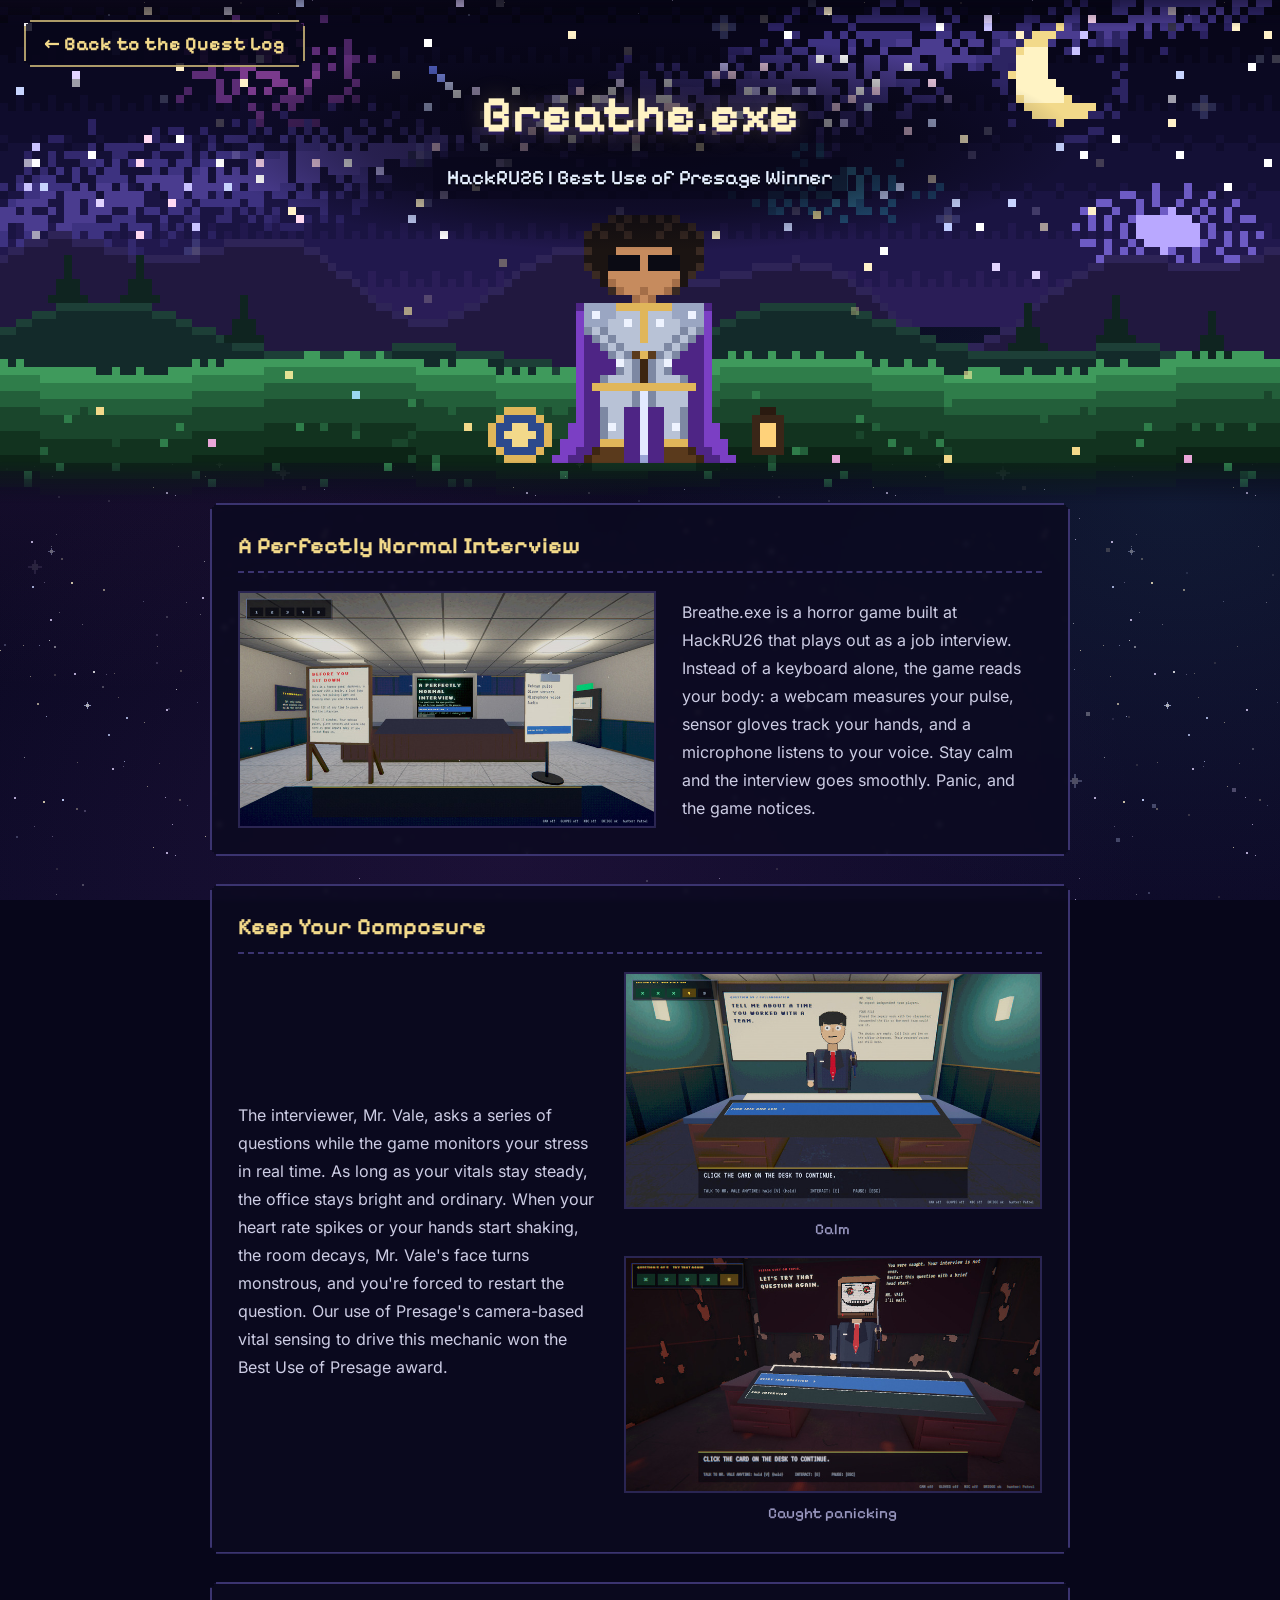
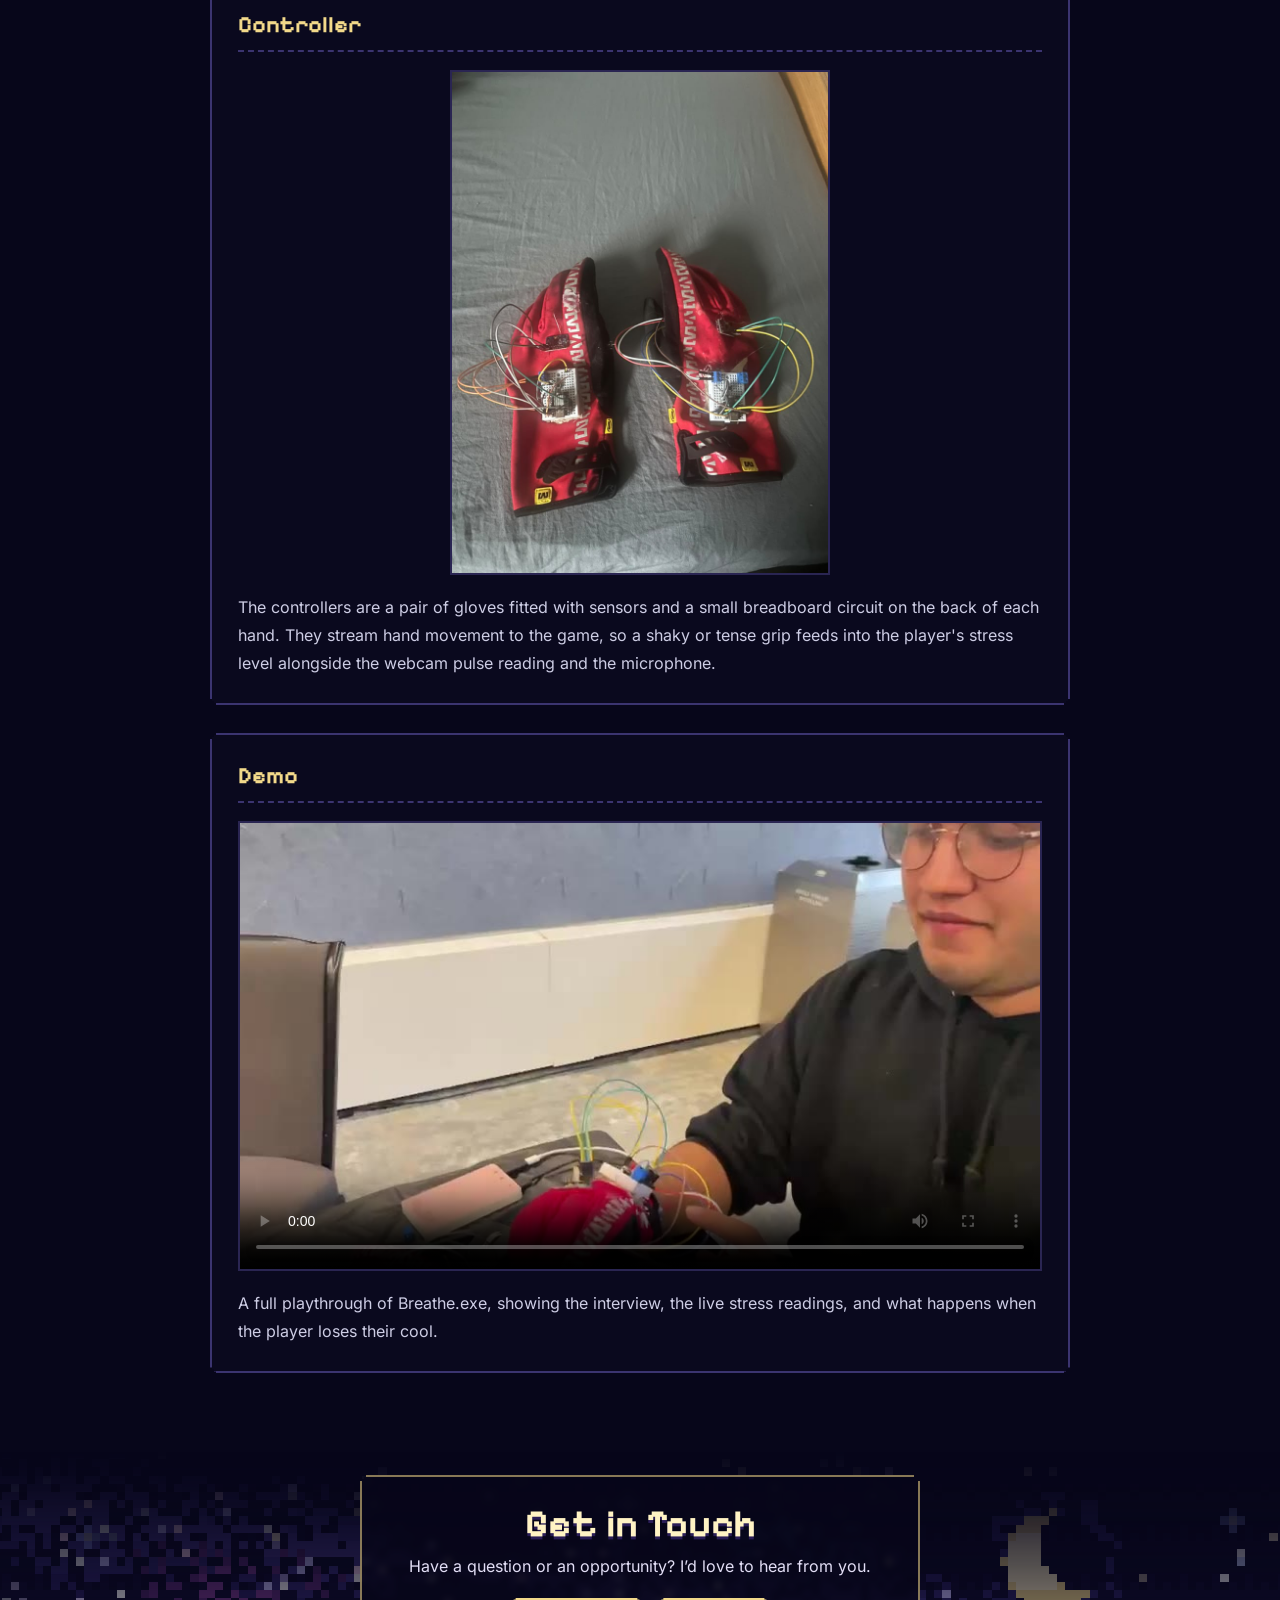
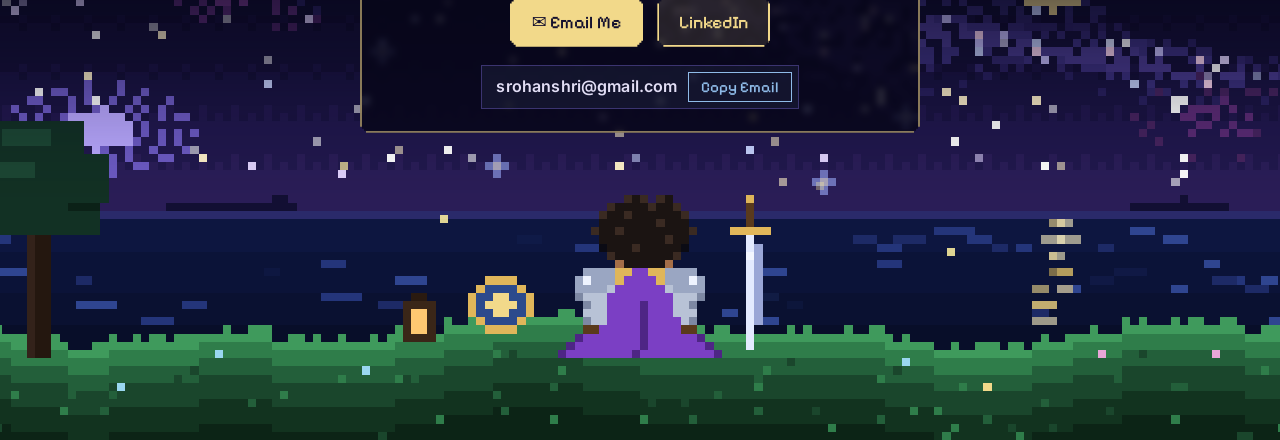
==== breathe.html @ 86fe8d15 "Clairvoyance: board images in the hardware boxes (ESP32, XIAO ESP32-S3, ESP32-C5) ESP32-DevKitC and " ====
<!DOCTYPE html>
<html lang="en">
<head>
  <meta charset="UTF-8">
  <meta name="viewport" content="width=device-width, initial-scale=1.0">
  <title>Breathe.exe | Rohan Shrivastava</title>
  <link rel="stylesheet" href="css/theme.css?v=20261107-1604">
</head>
<body>

  <!-- ===================================================================
       BANNER
       The hero standing guard (assets/project-scene.svg, drawn by
       tools/generate_art.py) with this page's title in the sky above him.
       =================================================================== -->
  <header class="page-hero">
    <img class="page-hero__scene" src="assets/project-scene.svg?v=20261107-1604"
         alt="Pixel art of the armored hero standing in a meadow at night, hands resting on his sword">
    <nav class="page-hero__nav">
      <a class="back-link" href="index.html">← Back to the Quest Log</a>
    </nav>
    <div class="page-hero__title">
      <h1 class="project__title">Breathe.exe</h1>
      <p class="project__subtitle">HackRU26 | Best Use of Presage Winner</p>
    </div>
  </header>


  <main class="project">

    <!-- Title screen: image left, text right -->
    <section class="section panel">
      <h2>A Perfectly Normal Interview</h2>
      <div class="split">
        <a class="split__media split__media--wide zoom" href="media/breathe/title-screen.jpg" target="_blank">
          <img class="framed" src="media/breathe/title-screen.jpg" alt="Breathe.exe title screen">
        </a>
        <p class="split__text">Breathe.exe is a horror game built at HackRU26 that plays out as a job interview. Instead of a keyboard alone, the game reads your body: a webcam measures your pulse, sensor gloves track your hands, and a microphone listens to your voice. Stay calm and the interview goes smoothly. Panic, and the game notices.</p>
      </div>
    </section>

    <!-- Interview states: text left, two images stacked on the right -->
    <section class="section panel">
      <h2>Keep Your Composure</h2>
      <div class="split">
        <p class="split__text">The interviewer, Mr. Vale, asks a series of questions while the game monitors your stress in real time. As long as your vitals stay steady, the office stays bright and ordinary. When your heart rate spikes or your hands start shaking, the room decays, Mr. Vale's face turns monstrous, and you're forced to restart the question. Our use of Presage's camera-based vital sensing to drive this mechanic won the Best Use of Presage award.</p>
        <div class="split__media split__media--wide image-stack">
          <figure>
            <a class="zoom" href="media/breathe/interview-normal.jpg" target="_blank">
              <img class="framed" src="media/breathe/interview-normal.jpg" alt="Interview, calm state">
            </a>
            <figcaption>Calm</figcaption>
          </figure>
          <figure>
            <a class="zoom" href="media/breathe/interview-scary.jpg" target="_blank">
              <img class="framed" src="media/breathe/interview-scary.jpg" alt="Interview, panicked state">
            </a>
            <figcaption>Caught panicking</figcaption>
          </figure>
        </div>
      </div>
    </section>

    <!-- Controller: centered photo, text below -->
    <section class="section panel">
      <h2>Controller</h2>
      <a class="zoom" href="media/breathe/controller.jpeg" target="_blank">
        <img class="framed framed--narrow" src="media/breathe/controller.jpeg" alt="Breathe.exe sensor glove controllers">
      </a>
      <p>The controllers are a pair of gloves fitted with sensors and a small breadboard circuit on the back of each hand. They stream hand movement to the game, so a shaky or tense grip feeds into the player's stress level alongside the webcam pulse reading and the microphone.</p>
    </section>

    <!-- Demo video -->
    <section class="section panel">
      <h2>Demo</h2>
      <video class="video" src="media/breathe/breathe-demo.mp4" poster="media/breathe/breathe-demo-poster.jpg" controls playsinline preload="metadata"></video>
      <p>A full playthrough of Breathe.exe, showing the interview, the live stress readings, and what happens when the player loses their cool.</p>
    </section>

  </main>


  <!-- ===================================================================
       CONTACT (same block as on the homepage)
       Full-width scene: the same hero, now seen from behind, looking out
       at the ocean and the night sky (assets/contact-scene.svg).
       The email button opens a Gmail draft addressed to me; "Copy" copies
       the address (handled in js/main.js).
       =================================================================== -->
  <footer class="contact" id="contact">
    <img class="contact__scene" src="assets/contact-scene.svg?v=20261107-1604"
         alt="Pixel art of the armored hero seen from behind, sitting on the cliff and looking out at the ocean, the moon, and the stars">

    <div class="contact__card panel">
      <h2 class="contact__title">Get in Touch</h2>
      <p class="contact__text">Have a question or an opportunity? I’d love to hear from you.</p>

      <div class="contact__buttons">
        <a class="button button--solid"
           href="https://mail.google.com/mail/?view=cm&amp;fs=1&amp;to=srohanshri@gmail.com"
           target="_blank" rel="noopener">✉ Email Me</a>
        <a class="button" href="https://linkedin.com/in/rohan-shrivastava456" target="_blank" rel="noopener">LinkedIn</a>
      </div>

      <div class="contact__email">
        <span class="contact__address">srohanshri@gmail.com</span>
        <button class="contact__copy" type="button" data-copy="srohanshri@gmail.com">Copy Email</button>
      </div>
      <span class="visually-hidden" id="copy-status" aria-live="polite"></span>
    </div>
  </footer>

  <script src="js/main.js?v=20261107-1604"></script>
</body>
</html>
---- css/theme.css ----
/* ==========================================================================
   Rohan Shrivastava — Engineering Portfolio
   Pixel Fantasy theme (shared by every page)

   Contents
     1. Fonts
     2. Design tokens (colors, fonts, the pixel-corner shape)
     3. Base page + starry background
     4. Shared building blocks (panels, buttons, chips, framed images)
     5. Homepage: hero banner
     6. Homepage: intro panel (6b: Guild Record / past experience)
     7. Homepage: Quest Log cards (7b: Chronicles / LinkedIn posts)
     8. Homepage: contact scene
     9. Project pages
    10. RU HART extension link
    11. Responsive layout
    12. Reduced motion

   Tip: most colors live in section 2 — change them there and the whole
   site follows.
   ========================================================================== */


/* 1. Fonts ---------------------------------------------------------------
   Pixelify Sans = pixel-style headings. Inter = everything people read.
   Both are bundled in /fonts so the site never depends on Google Fonts. */
@font-face { font-family: "Pixelify Sans"; font-weight: 500; font-display: swap; src: url("../fonts/pixelify-500.woff2") format("woff2"); }
@font-face { font-family: "Pixelify Sans"; font-weight: 700; font-display: swap; src: url("../fonts/pixelify-700.woff2") format("woff2"); }
@font-face { font-family: "Inter"; font-weight: 400; font-display: swap; src: url("../fonts/inter-400.woff2") format("woff2"); }
@font-face { font-family: "Inter"; font-weight: 600; font-display: swap; src: url("../fonts/inter-600.woff2") format("woff2"); }


/* 2. Design tokens ------------------------------------------------------- */
:root {
  /* text */
  --color-heading: #fff3c4;   /* pale moonlight: big headings */
  --color-text: #e2def5;      /* body copy */
  --color-text-soft: #cdcde4; /* card descriptions */
  --color-muted: #9896be;     /* captions, small labels */

  /* accents */
  --color-gold: #f2d98a;      /* primary accent: buttons, card titles */
  --color-gold-glow: rgba(242, 217, 138, 0.12);
  --color-sky: #8fbbe8;       /* links */
  --color-rose: #e9a6d8;      /* quest tags */

  /* surfaces */
  --color-night: #07061a;     /* page background (matches bottom of hero) */
  --color-panel: rgba(12, 10, 32, 0.82);
  --color-image-bg: #05040f;
  --color-border: #3b3470;
  --color-border-soft: #2a2552;

  /* fonts */
  --font-pixel: "Pixelify Sans", "Inter", system-ui, sans-serif;
  --font-body: "Inter", system-ui, -apple-system, "Segoe UI", sans-serif;

  /* Fades used where a pixel scene meets the page. Many small steps make the
     fade ease in and out, so there is no visible edge. */
  --fade-out-bottom: linear-gradient(180deg,
    #000 0%, #000 40%, rgba(0, 0, 0, 0.94) 48%, rgba(0, 0, 0, 0.84) 56%, rgba(0, 0, 0, 0.68) 64%,
    rgba(0, 0, 0, 0.5) 72%, rgba(0, 0, 0, 0.32) 80%, rgba(0, 0, 0, 0.17) 88%, rgba(0, 0, 0, 0.06) 95%, transparent 100%);
  --fade-in-top: linear-gradient(0deg,
    #000 0%, #000 40%, rgba(0, 0, 0, 0.94) 48%, rgba(0, 0, 0, 0.84) 56%, rgba(0, 0, 0, 0.68) 64%,
    rgba(0, 0, 0, 0.5) 72%, rgba(0, 0, 0, 0.32) 80%, rgba(0, 0, 0, 0.17) 88%, rgba(0, 0, 0, 0.06) 95%, transparent 100%);

  /* stepped "pixel" corners used on panels and buttons */
  --pixel-corners: polygon(
    6px 0, calc(100% - 6px) 0, calc(100% - 6px) 2px, calc(100% - 4px) 2px, calc(100% - 4px) 4px,
    calc(100% - 2px) 4px, calc(100% - 2px) 6px, 100% 6px, 100% calc(100% - 6px),
    calc(100% - 2px) calc(100% - 6px), calc(100% - 2px) calc(100% - 4px), calc(100% - 4px) calc(100% - 4px),
    calc(100% - 4px) calc(100% - 2px), calc(100% - 6px) calc(100% - 2px), calc(100% - 6px) 100%,
    6px 100%, 6px calc(100% - 2px), 4px calc(100% - 2px), 4px calc(100% - 4px), 2px calc(100% - 4px),
    2px calc(100% - 6px), 0 calc(100% - 6px), 0 6px, 2px 6px, 2px 4px, 4px 4px, 4px 2px, 6px 2px);
}


/* 3. Base page + starry background --------------------------------------- */
* { box-sizing: border-box; }

/* clip anything decorative that reaches past the screen edges,
   so the page never scrolls sideways */
html { background: var(--color-night); overflow-x: hidden; overflow-x: clip; }

body {
  margin: 0;
  min-height: 100vh;
  font-family: var(--font-body);
  line-height: 1.65;
  color: var(--color-text);
  overflow-x: hidden;
  overflow-x: clip;
  /* soft nebula glows over a deep night gradient */
  background:
    radial-gradient(900px 600px at 8% 30%, rgba(122, 58, 140, 0.20), transparent 70%),
    radial-gradient(800px 600px at 92% 55%, rgba(47, 106, 140, 0.18), transparent 70%),
    radial-gradient(900px 700px at 40% 95%, rgba(92, 44, 117, 0.18), transparent 70%),
    linear-gradient(180deg, #07061a 0%, #0a0820 50%, #0e0b29 100%);
  background-attachment: fixed;
}

/* Layer 1: repeating pixel star tile (assets/starfield.svg, made by tools/generate_art.py) */
body::before,
body::after {
  content: "";
  position: fixed;
  inset: 0;
  z-index: 0;
  pointer-events: none;
}
body::before {
  background: url("../assets/starfield.svg?v=20261107-1604") repeat;
  background-size: 360px 360px;
  opacity: 0.9;
}
/* Layer 2: same tile, larger and slowly drifting, for a sense of depth */
body::after {
  background: url("../assets/starfield.svg?v=20261107-1604") repeat;
  background-size: 720px 720px;
  background-position: 180px 90px;
  opacity: 0.35;
  animation: drift 160s linear infinite;
}
@keyframes drift { to { background-position: 900px 450px; } }

a { color: var(--color-sky); text-decoration: none; }
a:hover { text-decoration: underline; }
img { max-width: 100%; }

.pixel { font-family: var(--font-pixel); font-weight: 500; letter-spacing: 0.02em; }


/* 4. Shared building blocks ---------------------------------------------- */

/* Panel: dark glass box with a slim border and pixel corners */
.panel {
  position: relative;
  z-index: 1;
  background: var(--color-panel);
  border: 2px solid var(--color-border);
  clip-path: var(--pixel-corners);
  backdrop-filter: blur(2px);
}

/* Button: moonlight-gold outline that fills on hover */
.button {
  display: inline-block;
  padding: 10px 18px;
  font-family: var(--font-pixel);
  font-weight: 500;
  font-size: 1rem;
  line-height: 1.2;
  color: var(--color-gold);
  background: var(--color-gold-glow);
  border: 2px solid var(--color-gold);
  clip-path: var(--pixel-corners);
  text-decoration: none;
  transition: background 0.15s ease, color 0.15s ease;
}
.button:hover { background: var(--color-gold); color: #14102e; text-decoration: none; }

/* Filled variant for the main call to action */
.button--solid { color: #14102e; background: var(--color-gold); }
.button--solid:hover { background: #fff3c4; }

/* Hidden visually but still read by screen readers */
.visually-hidden {
  position: absolute !important;
  width: 1px; height: 1px;
  overflow: hidden;
  clip: rect(0 0 0 0);
  white-space: nowrap;
}

/* Skill tag */
.chip-list { display: flex; flex-wrap: wrap; gap: 7px; justify-content: center; }
.chip {
  padding: 3px 10px;
  font-size: 0.78rem;
  font-weight: 600;
  white-space: nowrap;
  color: #dfe6ff;
  background: rgba(143, 187, 232, 0.07);
  border: 1px solid var(--color-border);
}

/* Image with a thin frame; .zoom links open the full-size image */
.framed { display: block; width: 100%; height: auto; background: var(--color-image-bg); border: 2px solid var(--color-border-soft); }
.zoom { display: block; }
.zoom:hover .framed { border-color: var(--color-gold); }


/* 5. Homepage: hero banner ------------------------------------------------ */
.hero {
  position: relative;
  z-index: 1;
  height: min(46vw, 640px);
  min-height: 440px;
  overflow: hidden;
}

/* The pixel scene (assets/hero-scene.svg). object-position keeps the
   hero and cliff in view when the screen is narrower than the image. */
.hero__scene {
  position: absolute;
  inset: 0;
  width: 100%;
  height: 100%;
  object-fit: cover;
  object-position: 38% 100%;
}

/* Fade the bottom of the scene to transparent, so the page's stars and
   nebula glow show through and the banner melts into the rest of the page */
.hero__scene {
  -webkit-mask-image: var(--fade-out-bottom);
          mask-image: var(--fade-out-bottom);
}

.hero__title {
  position: absolute;
  top: 6%;
  left: 0;
  right: 0;
  z-index: 2;
  padding: 0 16px;
  text-align: center;
}
/* dark glow behind the title so it stays readable over the stars */
.hero__title::before {
  content: "";
  position: absolute;
  z-index: -1;
  left: 50%;
  top: 50%;
  width: min(820px, 98vw);
  height: 200%;
  transform: translate(-50%, -50%);
  background: radial-gradient(ellipse at center, rgba(5, 4, 15, 0.78) 0%, rgba(5, 4, 15, 0.5) 45%, rgba(5, 4, 15, 0) 72%);
}

/* "Engineering Portfolio" ribbon above the name */
.hero__eyebrow {
  display: inline-flex;
  align-items: center;
  gap: 14px;
  padding: 6px 18px;
  font-family: var(--font-pixel);
  font-weight: 700;
  font-size: clamp(1rem, 1.8vw, 1.45rem);
  letter-spacing: 0.22em;
  text-transform: uppercase;
  color: var(--color-gold);
  background: rgba(10, 8, 30, 0.75);
  border: 2px solid rgba(242, 217, 138, 0.55);
  clip-path: var(--pixel-corners);
  text-shadow: 0 2px 0 #05040f;
}
.hero__eyebrow .spark { color: #fff3c4; letter-spacing: 0; }

.hero__name {
  margin: 14px 0 0;
  font-family: var(--font-pixel);
  font-weight: 700;
  font-size: clamp(2.2rem, 5.6vw, 4.6rem);
  line-height: 1.05;
  color: var(--color-heading);
  text-shadow: 0 4px 0 #2a1d57, 0 0 24px rgba(242, 217, 138, 0.25);
}
.hero__tagline {
  margin-top: 12px;
  font-family: var(--font-pixel);
  font-weight: 500;
  font-size: clamp(0.9rem, 1.3vw, 1.15rem);
  color: #e6e2f8;
  text-shadow: 0 2px 0 #05040f;
}


/* 6. Homepage: intro panel ----------------------------------------------- */
.page {
  position: relative;
  z-index: 1;
  max-width: 1150px;
  margin: 0 auto;
  padding: 24px 24px 40px;
}

.intro {
  display: flex;
  align-items: center;
  gap: 32px;
  max-width: 940px;
  margin: 0 auto 40px;
  padding: 28px 30px;
}
.intro__portrait { flex-shrink: 0; text-align: center; }
.intro__portrait img {
  display: block;
  width: 160px;
  height: 160px;
  object-fit: cover;
  border: 2px solid var(--color-gold);
  clip-path: var(--pixel-corners);
}
.intro__label { display: block; margin-top: 10px; font-size: 0.85rem; color: var(--color-gold); }
.intro p { margin: 0 0 14px; font-size: 1.05rem; line-height: 1.75; }


/* 6b. Homepage: Guild Record (past experience) ----------------------------
   Same width and style as the intro panel. */
.experience-section { margin-bottom: 48px; }
.experience {
  display: flex;
  align-items: flex-start;
  gap: 26px;
  max-width: 940px;
  margin: 0 auto 20px;
  padding: 24px 30px;
}
/* company logo on a light tile (most logos are made for white backgrounds) */
.experience__logo {
  flex-shrink: 0;
  width: 96px;
  height: 96px;
  padding: 10px;
  object-fit: contain;
  background: #ffffff;
  border: 2px solid var(--color-border);
  clip-path: var(--pixel-corners);
}
.experience__body { flex: 1; min-width: 0; }
.experience__header {
  display: flex;
  flex-wrap: wrap;
  align-items: baseline;
  justify-content: space-between;
  gap: 6px 20px;
  padding-bottom: 12px;
  margin-bottom: 14px;
  border-bottom: 2px dashed var(--color-border);
}
.experience__role {
  margin: 0;
  font-family: var(--font-pixel);
  font-weight: 700;
  font-size: 1.4rem;
  line-height: 1.25;
  color: var(--color-gold);
}
.experience__org { margin-top: 2px; font-size: 1.05rem; color: var(--color-sky); }
.experience__dates {
  padding: 3px 10px;
  font-size: 0.95rem;
  color: var(--color-rose);
  border: 1px solid var(--color-border);
  white-space: nowrap;
}
.experience__points { margin: 0; padding: 0; list-style: none; }
.experience__points li {
  position: relative;
  margin-bottom: 10px;
  padding-left: 22px;
  line-height: 1.7;
  color: var(--color-text-soft);
}
.experience__points li:last-child { margin-bottom: 0; }
/* small gold pixel diamond as the bullet */
.experience__points li::before {
  content: "";
  position: absolute;
  left: 4px;
  top: 0.62em;
  width: 7px;
  height: 7px;
  background: var(--color-gold);
  transform: rotate(45deg);
}


/* 7. Homepage: Quest Log cards ------------------------------------------- */
.section-title {
  margin: 0 0 6px;
  font-family: var(--font-pixel);
  font-weight: 700;
  font-size: 2rem;
  text-align: center;
  color: var(--color-heading);
}
.section-subtitle { margin: 0 0 32px; text-align: center; color: var(--color-muted); }

/* Three cards per row; cards in the same row stretch to the same height */
.quest-grid {
  display: grid;
  grid-template-columns: repeat(3, 1fr);
  gap: 26px;
  align-items: stretch;
}

.quest-card {
  display: flex;
  flex-direction: column;
  padding: 22px;
  cursor: pointer;
  transition: border-color 0.2s ease, transform 0.2s ease;
}
.quest-card:hover { border-color: var(--color-gold); transform: translateY(-4px); }

/* The title link stretches over the whole card, so clicking anywhere opens the project */
.quest-card__link { color: inherit; }
.quest-card__link:hover { text-decoration: none; }
.quest-card__link::after { content: ""; position: absolute; inset: 0; }
.quest-card__link:focus-visible { outline: none; }
.quest-card__link:focus-visible::after { outline: 2px solid var(--color-gold); outline-offset: -6px; }

.quest-card__tag { font-size: 0.85rem; color: var(--color-rose); }
.quest-card__title {
  margin: 4px 0 2px;
  font-family: var(--font-pixel);
  font-weight: 700;
  font-size: 1.6rem;
  line-height: 1.2;
  color: var(--color-gold);
}
.quest-card__subtitle {
  margin: 10px 0 0;
  font-family: var(--font-pixel);
  font-weight: 500;
  font-size: 1.05rem;
  line-height: 1.3;
  color: var(--color-text);
}
.quest-card__award { font-size: 0.9rem; color: var(--color-sky); }
/* "Started ..." / "Completed ..." lines */
.quest-card__dates {
  margin: 8px 0 0;
  line-height: 1.5;
  font-family: var(--font-pixel);
  font-weight: 500;
  font-size: 0.92rem;
  color: var(--color-muted);
}
.quest-card__dates time { color: var(--color-text); }
.quest-card__ongoing { color: #9be3a8; }
.quest-card__desc { margin: 10px 0 14px; min-height: 4.8em; font-size: 0.94rem; line-height: 1.6; color: var(--color-text-soft); }
.quest-card__desc--short { min-height: 3.2em; }

/* Fixed-height frame so every card image lines up; the whole image is always shown */
.quest-card__image {
  display: flex;
  align-items: center;
  justify-content: center;
  flex-shrink: 0;
  height: 210px;
  overflow: hidden;
  background: var(--color-image-bg);
  border: 2px solid var(--color-border-soft);
  transition: border-color 0.2s ease;
}
.quest-card__image img { display: block; max-width: 100%; max-height: 100%; }
.quest-card:hover .quest-card__image { border-color: var(--color-border); }

.quest-card__skills-label {
  display: block;
  margin: 16px 0 10px;
  font-size: 0.8rem;
  letter-spacing: 0.08em;
  text-transform: uppercase;
  text-align: center;
  color: var(--color-muted);
}

/* 7b. Homepage: Chronicles (LinkedIn posts) ------------------------------
   Same three-per-row grid and card style as the Quest Log. The title link
   stretches over the whole card, so clicking anywhere opens the post. */
.posts-section { margin-top: 64px; }
.post-grid {
  display: grid;
  grid-template-columns: repeat(3, 1fr);
  gap: 26px;
  align-items: stretch;
}
.post-card {
  display: flex;
  flex-direction: column;
  padding: 22px;
  cursor: pointer;
  transition: border-color 0.2s ease, transform 0.2s ease;
}
.post-card:hover { border-color: var(--color-gold); transform: translateY(-4px); }
.post-card__meta { display: flex; align-items: center; justify-content: space-between; gap: 12px; margin-bottom: 10px; }
/* small square "in" badge in LinkedIn blue */
.post-card__badge {
  display: inline-grid;
  place-items: center;
  width: 26px;
  height: 26px;
  font-family: var(--font-body);
  font-weight: 600;
  font-size: 0.95rem;
  color: #ffffff;
  background: #0a66c2;
  clip-path: var(--pixel-corners);
}
.post-card__badge--big { width: 56px; height: 56px; font-size: 1.8rem; margin: 6px auto 12px; }
.post-card__date { font-size: 0.95rem; color: var(--color-rose); }
.post-card__title {
  margin: 0 0 8px;
  font-family: var(--font-pixel);
  font-weight: 700;
  font-size: 1.3rem;
  line-height: 1.25;
  color: var(--color-gold);
}
.post-card__link { color: inherit; }
.post-card__link:hover { text-decoration: none; }
.post-card__link::after { content: ""; position: absolute; inset: 0; }
.post-card__link:focus-visible { outline: none; }
.post-card__link:focus-visible::after { outline: 2px solid var(--color-gold); outline-offset: -6px; }
.post-card__excerpt { margin: 0 0 14px; font-size: 0.94rem; line-height: 1.6; color: var(--color-text-soft); }
.post-card__image {
  display: flex;
  align-items: center;
  justify-content: center;
  height: 180px;
  margin-bottom: 14px;
  overflow: hidden;
  background: var(--color-image-bg);
  border: 2px solid var(--color-border-soft);
}
.post-card__image img { display: block; max-width: 100%; max-height: 100%; }
/* events without a LinkedIn post: not clickable, gold star badge */
.post-card--event { cursor: default; }
.post-card--event:hover { transform: none; border-color: var(--color-border); }
.post-card__badge--event { color: #14102e; background: var(--color-gold); font-size: 0.85rem; }
/* "photo coming soon" placeholder until a real image is added */
.post-card__image--placeholder {
  font-size: 0.95rem;
  color: var(--color-muted);
  border-style: dashed;
  background:
    repeating-linear-gradient(45deg, rgba(59, 52, 112, 0.18) 0 8px, transparent 8px 16px),
    var(--color-image-bg);
}
/* white background for logos made for light pages */
.post-card__image--light { background: #ffffff; }
.post-card__image--light img { max-height: 70%; }
.post-card__cta { margin-top: auto; font-size: 1.05rem; color: var(--color-sky); }
.post-card:hover .post-card__cta { color: var(--color-gold); }
/* the "See all my posts" card: centered */
.post-card--all { justify-content: center; text-align: center; }
.post-card--all .post-card__cta { margin-top: 4px; }


/* 8. Homepage: contact scene -------------------------------------------- */
.contact {
  position: relative;
  z-index: 1;
  /* grows with the screen width so the sky always has room for the card */
  height: clamp(560px, 46vw, 1200px);
  margin-top: 40px;
  overflow: hidden;
}

/* The back-view scene. Its top fades out exactly like the bottom of the
   banner fades in, so both ends of the page blend the same way.
   object-position keeps the hero in view on narrow screens. */
.contact__scene {
  position: absolute;
  inset: 0;
  width: 100%;
  height: 100%;
  object-fit: cover;
  object-position: 50% 100%;
  -webkit-mask-image: var(--fade-in-top);
          mask-image: var(--fade-in-top);
}

/* The contact card floats in the sky, above the hero */
.contact__card {
  position: absolute;
  top: 4%;
  left: 50%;
  transform: translateX(-50%);
  width: min(560px, calc(100% - 32px));
  padding: 26px 28px 22px;
  text-align: center;
  background: rgba(8, 6, 26, 0.84);
  border-color: rgba(242, 217, 138, 0.55);
  backdrop-filter: blur(3px);
}
.contact__title {
  margin: 0;
  font-family: var(--font-pixel);
  font-weight: 700;
  font-size: clamp(1.8rem, 3.2vw, 2.4rem);
  line-height: 1.1;
  color: var(--color-heading);
  text-shadow: 0 3px 0 #2a1d57;
}
.contact__text { margin: 8px 0 18px; color: var(--color-text); }
.contact__buttons { display: flex; flex-wrap: wrap; justify-content: center; gap: 14px; }
.contact__buttons .button { font-size: 1.1rem; padding: 12px 20px; }

/* My address typed out, with a "Copy Email" button beside it */
.contact__email {
  display: inline-flex;
  align-items: center;
  gap: 10px;
  margin-top: 18px;
  padding: 6px 6px 6px 14px;
  background: rgba(143, 187, 232, 0.07);
  border: 1px solid var(--color-border);
}
.contact__address { font-weight: 600; letter-spacing: 0.01em; color: var(--color-text); user-select: all; }
.contact__copy {
  padding: 5px 12px;
  font-family: var(--font-pixel);
  font-weight: 500;
  font-size: 0.95rem;
  color: var(--color-sky);
  background: transparent;
  border: 1px solid var(--color-sky);
  cursor: pointer;
  transition: background 0.15s ease, color 0.15s ease;
}
.contact__copy:hover { background: var(--color-sky); color: #0b0922; }
/* turns green for a moment after copying */
.contact__copy.is-copied { color: #0b0922; background: #9be3a8; border-color: #9be3a8; }


/* 9. Project pages ------------------------------------------------------- */

/* Banner: the hero standing guard (assets/project-scene.svg).
   The scene spans the full width at its natural shape, anchored to the bottom
   of the banner. His head is 36 of the scene's 66 rows above the bottom, i.e.
   36/160 = 22.5% of the width, so the title sits just above that line. The
   banner is only as tall as it needs to be for the link and title to fit. */
.page-hero {
  position: relative;
  z-index: 1;
  height: calc(22.5vw + 215px);
  overflow: hidden;
}
.page-hero__scene {
  position: absolute;
  left: 0;
  bottom: 0;
  width: 100%;
  height: auto;
  /* soft top edge (in case the banner is taller than the scene) and a
     short fade at the bottom; the last rows already match the page color */
  -webkit-mask-image: linear-gradient(180deg, transparent 0%, #000 10%, #000 92%, transparent 100%);
          mask-image: linear-gradient(180deg, transparent 0%, #000 10%, #000 92%, transparent 100%);
}
.page-hero__nav {
  position: absolute;
  top: 20px;
  left: 24px;
  z-index: 3;
  display: flex;
  flex-wrap: wrap;
  gap: 12px;
}
.page-hero__title {
  position: absolute;
  left: 0;
  right: 0;
  bottom: calc(22.5vw + 16px);   /* just above his head */
  z-index: 2;
  padding: 0 16px;
  text-align: center;
}
/* dark glow behind the title so it stays readable over the stars */
.page-hero__title::before {
  content: "";
  position: absolute;
  z-index: -1;
  left: 50%;
  top: 50%;
  width: min(860px, 98vw);
  height: 190%;
  transform: translate(-50%, -50%);
  background: radial-gradient(ellipse at center, rgba(5, 4, 15, 0.8) 0%, rgba(5, 4, 15, 0.5) 45%, rgba(5, 4, 15, 0) 72%);
}

/* "← Back to the Quest Log": a clear pixel tab in the top-left corner */
.back-link {
  display: inline-block;
  padding: 10px 18px;
  font-family: var(--font-pixel);
  font-weight: 700;
  font-size: 1.2rem;
  line-height: 1.2;
  color: var(--color-gold);
  background: rgba(8, 6, 26, 0.85);
  border: 2px solid rgba(242, 217, 138, 0.7);
  clip-path: var(--pixel-corners);
  transition: background 0.15s ease, color 0.15s ease;
}
.back-link:hover { color: #14102e; background: var(--color-gold); text-decoration: none; }

/* Page content below the banner */
.project {
  position: relative;
  z-index: 1;
  max-width: 900px;
  margin: 0 auto;
  padding: 0 20px 10px;
}

.project__title {
  margin: 0 0 10px;
  font-family: var(--font-pixel);
  font-weight: 700;
  font-size: clamp(2rem, 4.6vw, 3.2rem);
  line-height: 1.15;
  color: var(--color-heading);
  text-shadow: 0 3px 0 #2a1d57, 0 0 24px rgba(242, 217, 138, 0.25);
}
.project__subtitle {
  display: inline-block;
  margin: 2px 0 0;
  padding: 4px 14px;
  font-family: var(--font-pixel);
  font-weight: 500;
  font-size: clamp(1.1rem, 1.6vw, 1.4rem);
  color: #e6f0ff;
  background: rgba(8, 6, 26, 0.55);
  text-shadow: 0 2px 0 #05040f;
}

/* One content section on a project page */
.section { margin-bottom: 28px; padding: 26px; }
.section h2 {
  margin: 0 0 18px;
  padding-bottom: 10px;
  font-family: var(--font-pixel);
  font-weight: 700;
  font-size: 1.45rem;
  line-height: 1.3;
  color: var(--color-gold);
  border-bottom: 2px dashed var(--color-border);
}
.section p { margin: 0 0 1em; line-height: 1.75; color: var(--color-text-soft); }
.section p:last-child { margin-bottom: 0; }

/* Image beside text. Add .split--reverse to put the image on the right. */
.split { display: flex; align-items: center; gap: 26px; }
.split--reverse { flex-direction: row-reverse; }
.split__text { flex: 1; margin: 0; }
.split__media { flex-shrink: 0; width: 40%; }
.split__media--wide { width: 52%; }

/* Two images stacked vertically (used beside text) */
.image-stack { display: flex; flex-direction: column; gap: 14px; }

/* Two images side by side, captioned */
.image-pair { display: flex; gap: 20px; margin-bottom: 18px; }
.image-pair figure { flex: 1; margin: 0; }

figure { margin: 0; text-align: center; }
figcaption { margin-top: 8px; font-family: var(--font-pixel); font-weight: 500; font-size: 0.95rem; color: var(--color-muted); }

/* Image pair frames: same height, whole image visible */
.image-pair .framed { height: 340px; object-fit: contain; }

/* Narrow centered image (e.g. a portrait photo) */
.framed--narrow { max-width: 380px; margin: 0 auto 18px; }
.framed--spaced { margin-bottom: 18px; }

/* Videos */
.video { display: block; width: 100%; margin-bottom: 18px; background: #000; border: 2px solid var(--color-border-soft); }
.video-placeholder {
  display: flex;
  flex-direction: column;
  align-items: center;
  justify-content: center;
  gap: 14px;
  width: 100%;
  aspect-ratio: 16 / 9;
  margin-bottom: 18px;
  font-family: var(--font-pixel);
  font-weight: 500;
  font-size: 1.05rem;
  color: var(--color-muted);
  background: var(--color-image-bg);
  border: 2px dashed var(--color-border);
}
.video-placeholder__icon {
  width: 0;
  height: 0;
  border-style: solid;
  border-width: 18px 0 18px 30px;
  border-color: transparent transparent transparent var(--color-gold);
}

/* Reading helpers for long project pages (used on clairvoyance.html) */
.section strong { color: var(--color-text); font-weight: 600; }
.section em { color: var(--color-text); }
.section code { font-size: 0.9em; color: var(--color-gold); }

/* A one-sentence summary at the top of a section */
.section .lead {
  margin-bottom: 20px;
  font-size: 1.15rem;
  line-height: 1.6;
  color: var(--color-heading);
}

/* Smaller heading inside a section */
.subhead {
  margin: 28px 0 14px;
  font-family: var(--font-pixel);
  font-weight: 700;
  font-size: 1.15rem;
  color: var(--color-gold);
}

/* Bullet list with gold square markers */
.point-list { margin: 0; padding: 0; list-style: none; }
.point-list li {
  position: relative;
  margin-bottom: 12px;
  padding-left: 22px;
  line-height: 1.65;
  color: var(--color-text-soft);
}
.point-list li:last-child { margin-bottom: 0; }
.point-list li::before {
  content: "";
  position: absolute;
  left: 2px;
  top: 0.6em;
  width: 8px;
  height: 8px;
  background: var(--color-gold);
}

/* Row of big numbers with short labels */
.fact-grid { display: grid; grid-template-columns: repeat(4, 1fr); gap: 14px; margin-top: 24px; }
.fact {
  padding: 14px 10px;
  text-align: center;
  background: rgba(5, 4, 15, 0.55);
  border: 2px solid var(--color-border-soft);
}
.fact__value { display: block; font-family: var(--font-pixel); font-weight: 700; font-size: 1.9rem; line-height: 1.1; color: var(--color-gold); }
.fact__label { display: block; margin-top: 4px; font-size: 0.85rem; color: var(--color-muted); }

/* Numbered step cards ("How It Works") */
.step-grid {
  display: grid;
  grid-template-columns: repeat(5, 1fr);
  gap: 12px;
  margin: 0 0 24px;
  padding: 0;
  list-style: none;
  counter-reset: step;
}
.step-card {
  counter-increment: step;
  padding: 16px 14px;
  background: rgba(5, 4, 15, 0.55);
  border: 2px solid var(--color-border-soft);
  border-top: 3px solid var(--color-gold);
}
.step-card::before {
  content: counter(step);
  display: inline-flex;
  align-items: center;
  justify-content: center;
  width: 28px;
  height: 28px;
  margin-bottom: 10px;
  font-family: var(--font-pixel);
  font-weight: 700;
  color: #14102e;
  background: var(--color-gold);
}
.step-card__title { display: block; margin-bottom: 6px; font-family: var(--font-pixel); font-weight: 700; font-size: 1.1rem; color: var(--color-heading); }
.step-card__text { display: block; font-size: 0.95rem; line-height: 1.55; color: var(--color-text-soft); }

/* Numbered "what you'll see" list under a video */
.timeline { margin: 0; padding: 0; list-style: none; counter-reset: moment; display: grid; grid-template-columns: repeat(2, 1fr); gap: 12px 24px; }
.timeline li {
  counter-increment: moment;
  position: relative;
  padding-left: 36px;
  line-height: 1.6;
  color: var(--color-text-soft);
}
.timeline li::before {
  content: counter(moment);
  position: absolute;
  left: 0;
  top: 1px;
  width: 24px;
  height: 24px;
  font-family: var(--font-pixel);
  font-weight: 700;
  font-size: 0.9rem;
  line-height: 24px;
  text-align: center;
  color: var(--color-gold);
  border: 2px solid var(--color-gold);
}

/* Labeled boxes for hardware ("What We Used") */
.spec-grid { display: grid; grid-template-columns: repeat(2, 1fr); gap: 14px; margin-bottom: 24px; }
.spec {
  padding: 16px 18px;
  background: rgba(5, 4, 15, 0.55);
  border: 2px solid var(--color-border-soft);
  border-left: 4px solid var(--color-sky);
}
.spec__label { display: block; margin-bottom: 6px; font-size: 0.8rem; letter-spacing: 0.08em; text-transform: uppercase; color: var(--color-sky); }
.section .spec p { margin: 0; line-height: 1.6; }

/* Ranked list (e.g. best ESP32 for CSI) */
.rank-list { margin: 0 0 10px; padding: 0; list-style: none; counter-reset: rank; }
.rank {
  counter-increment: rank;
  display: grid;
  grid-template-columns: 36px 200px 1fr;
  align-items: center;
  gap: 14px;
  margin-bottom: 10px;
  padding: 12px 16px;
  background: rgba(5, 4, 15, 0.55);
  border: 2px solid var(--color-border-soft);
}
.rank::before {
  content: counter(rank);
  display: flex;
  align-items: center;
  justify-content: center;
  width: 32px;
  height: 32px;
  font-family: var(--font-pixel);
  font-weight: 700;
  color: #14102e;
  background: var(--color-gold);
}
.rank:nth-child(n+2)::before { background: rgba(242, 217, 138, 0.7); }
.rank:nth-child(n+3)::before { background: rgba(242, 217, 138, 0.5); }
.rank:nth-child(n+4)::before { background: rgba(242, 217, 138, 0.32); }
.rank__chip { font-family: var(--font-pixel); font-weight: 700; font-size: 1.05rem; color: var(--color-heading); }
.rank__note { line-height: 1.55; color: var(--color-text-soft); }
.section .source-note { margin: 4px 0 0; font-size: 0.88rem; color: var(--color-muted); }
.section .spec-grid + .source-note { margin: -12px 0 20px; }

.spec-grid--3 { grid-template-columns: repeat(3, 1fr); }

/* Board pictures inside a hardware box */
.board-row { display: grid; grid-template-columns: 1fr 1fr; gap: 12px; margin-top: 14px; }
.board {
  padding: 10px 8px 8px;
  background: radial-gradient(ellipse at 50% 45%, rgba(143, 187, 232, 0.12), rgba(5, 4, 15, 0) 70%), var(--color-image-bg);
  border: 1px solid var(--color-border-soft);
}
.board img { display: block; width: 100%; height: 150px; object-fit: contain; }
.board figcaption { margin-top: 6px; font-size: 0.82rem; }

/* Warning box (e.g. the Clairvoyance hardware disclaimer) */
.disclaimer {
  padding: 18px 20px;
  background: rgba(242, 217, 138, 0.06);
  border: 2px solid var(--color-gold);
  border-left-width: 6px;
}
.disclaimer__label { display: block; margin-bottom: 10px; font-weight: 700; font-size: 1.1rem; color: var(--color-gold); }
.disclaimer p { margin-bottom: 12px; }
.disclaimer--danger { margin-top: 8px; background: rgba(233, 120, 140, 0.07); border-color: #e9788c; }
.disclaimer--danger .disclaimer__label { color: #f29aa9; }
.disclaimer--danger .point-list li::before { background: #e9788c; }
.disclaimer .point-list { margin-bottom: 12px; }
.disclaimer .point-list:last-child { margin-bottom: 0; }

/* Clickable credit cards */
.credit-grid { display: grid; grid-template-columns: repeat(3, 1fr); gap: 12px; margin-top: 16px; }
.credit--wide { grid-column: span 2; }
.credit {
  display: block;
  padding: 14px 16px;
  color: inherit;
  background: rgba(5, 4, 15, 0.55);
  border: 2px solid var(--color-border-soft);
  transition: border-color 0.2s ease, transform 0.2s ease;
}
.credit:hover { border-color: var(--color-gold); transform: translateY(-2px); text-decoration: none; }
.credit__name { display: block; margin-bottom: 4px; font-family: var(--font-pixel); font-weight: 700; color: var(--color-sky); }
.credit__text { display: block; font-size: 0.92rem; line-height: 1.5; color: var(--color-text-soft); }

/* Centered button row at the end of a section */
.section__actions { margin-top: 24px; text-align: center; }


/* 10. RU HART extension link -------------------------------------------
   On the LiDAR bot page, a card that leads to the motor driver page. */
.extension {
  display: flex;
  align-items: center;
  gap: 22px;
  margin-bottom: 28px;
  padding: 18px 22px;
  color: inherit;
  transition: border-color 0.2s ease, transform 0.2s ease;
}
.extension:hover { border-color: var(--color-gold); transform: translateY(-3px); text-decoration: none; }
.extension__thumb {
  flex-shrink: 0;
  width: 180px;
  height: 120px;
  object-fit: contain;
  background: var(--color-image-bg);
  border: 2px solid var(--color-border-soft);
}
.extension__label { display: block; font-size: 0.8rem; letter-spacing: 0.08em; text-transform: uppercase; color: var(--color-rose); }
.extension__title { display: block; margin: 2px 0 6px; font-family: var(--font-pixel); font-weight: 700; font-size: 1.35rem; color: var(--color-gold); }
.extension__text { display: block; color: var(--color-text-soft); }
.extension__cta { display: inline-block; margin-top: 8px; font-family: var(--font-pixel); font-weight: 500; color: var(--color-sky); }



/* 11. Responsive layout --------------------------------------------------- */
@media (max-width: 900px) {
  .step-grid { grid-template-columns: repeat(2, 1fr); }
  .step-card:last-child { grid-column: 1 / -1; }
  .quest-grid, .post-grid { grid-template-columns: 1fr; max-width: 560px; margin: 0 auto; }
  .quest-card__desc { min-height: 0; }
  .intro { flex-direction: column; text-align: center; }
}
@media (max-width: 700px) {
  /* On phones the links and title sit above the scene instead of over it,
     and the scene fills the space underneath at a fixed height. */
  .page-hero { height: auto; padding: 14px 12px 0; }
  .page-hero::after { content: ""; display: block; height: 250px; }
  .page-hero__nav { position: relative; top: auto; left: auto; }
  .page-hero__nav .back-link { font-size: 1.05rem; padding: 8px 14px; }
  .page-hero__title { position: relative; bottom: auto; margin-top: 22px; padding: 0; }
  .page-hero__scene {
    left: 50%;
    width: auto;
    max-width: none;   /* override the global img rule so the scene keeps its size */
    height: 360px;
    transform: translateX(-50%);
    -webkit-mask-image: linear-gradient(180deg, transparent 0%, #000 22%, #000 90%, transparent 100%);
            mask-image: linear-gradient(180deg, transparent 0%, #000 22%, #000 90%, transparent 100%);
  }
  .contact { height: 600px; min-height: 0; }
  .contact__card { top: 3%; padding: 22px 18px 18px; }
  .hero { height: 400px; min-height: 0; }
  .hero__scene { object-position: 36% 100%; }
}
@media (max-width: 650px) {
  .experience { flex-direction: column; align-items: flex-start; gap: 16px; padding: 22px 20px; }
  .experience__logo { width: 72px; height: 72px; padding: 8px; }
  .split, .split--reverse { flex-direction: column; }
  .split__media, .split__media--wide { width: 100%; }
  .fact-grid { grid-template-columns: 1fr 1fr; }
  .credit-grid { grid-template-columns: 1fr; }
  .step-grid { grid-template-columns: 1fr; }
  .credit--wide { grid-column: auto; }
  .spec-grid, .spec-grid--3, .timeline { grid-template-columns: 1fr; }
  .rank { grid-template-columns: 32px 1fr; }
  .rank__note { grid-column: 2; }
  .split__text { width: 100%; }
  .image-pair { flex-direction: column; }
  .image-pair .framed { height: auto; max-height: 360px; }
  .extension { flex-direction: column; text-align: center; }
  .extension__thumb { width: 100%; height: 160px; }
}


/* 12. Reduced motion: respect the visitor's system setting ---------------- */
@media (prefers-reduced-motion: reduce) {
  *, *::before, *::after { animation: none !important; transition: none !important; }
}
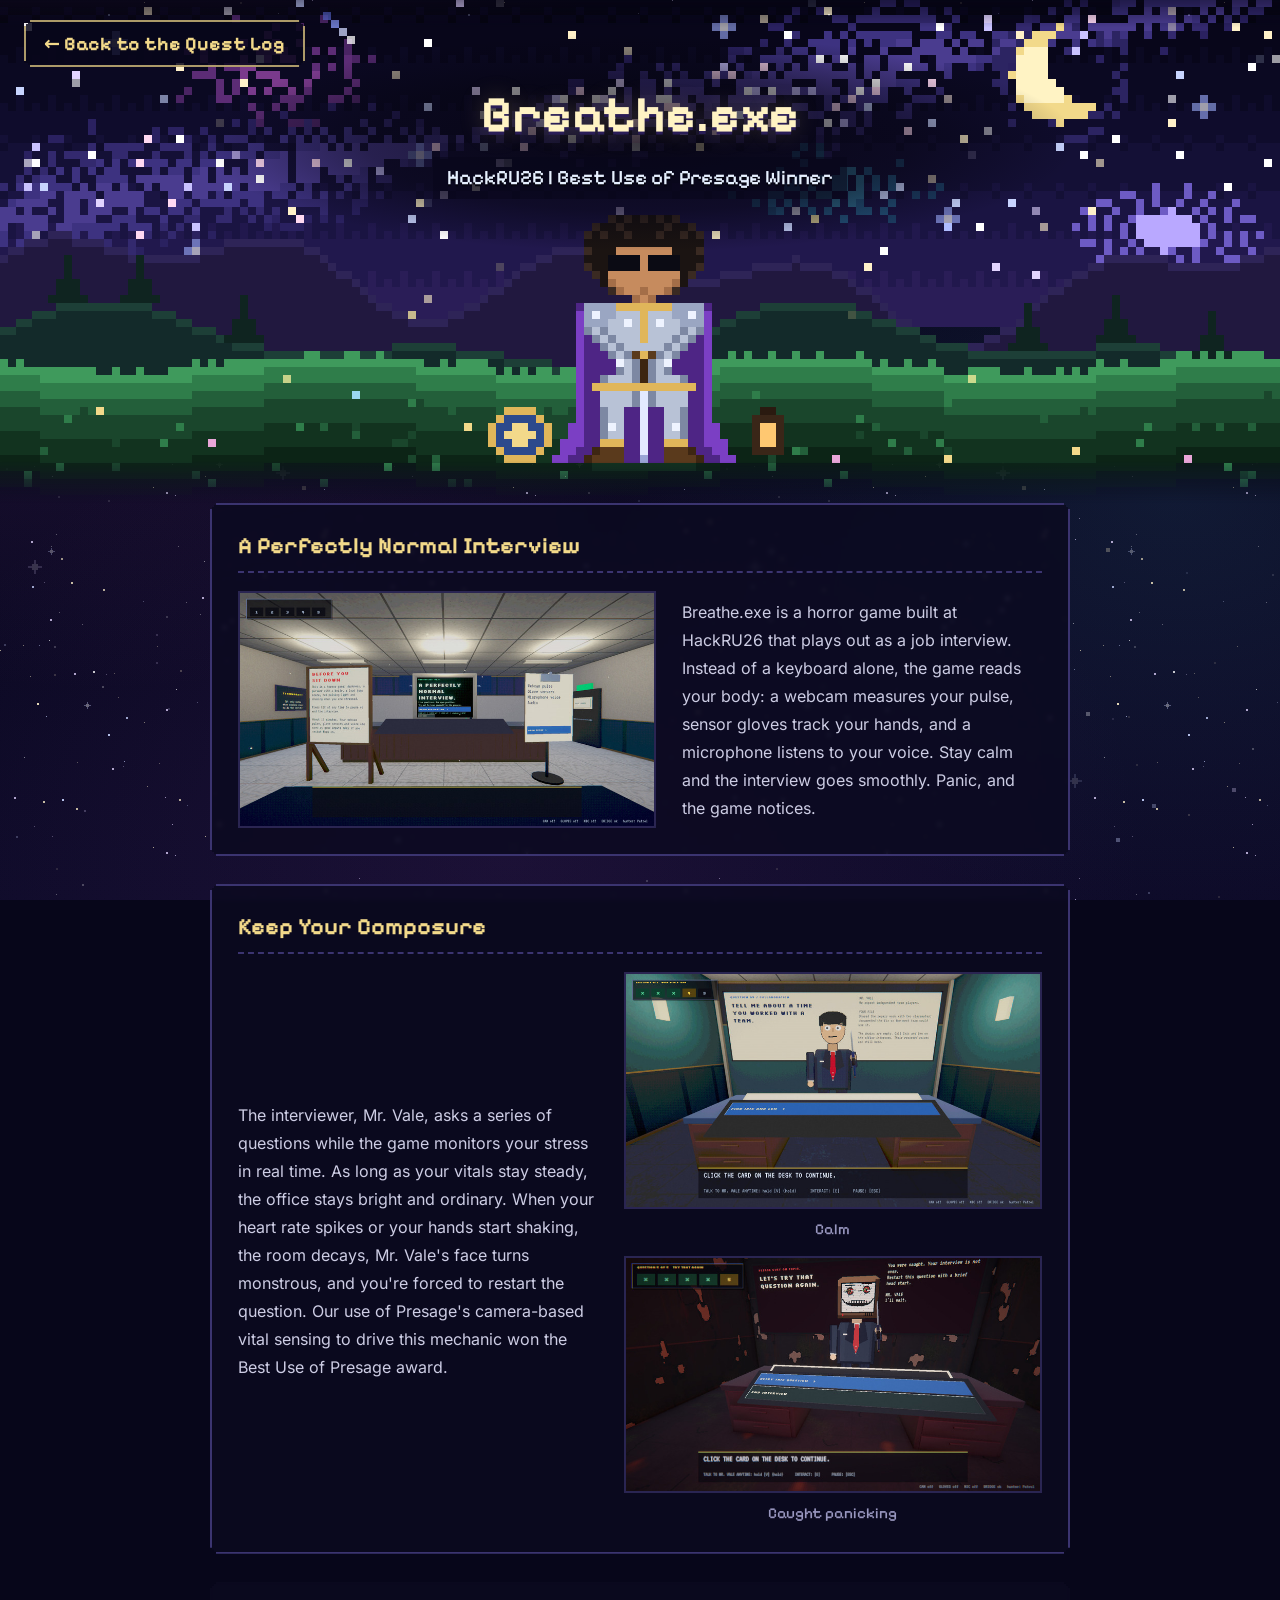
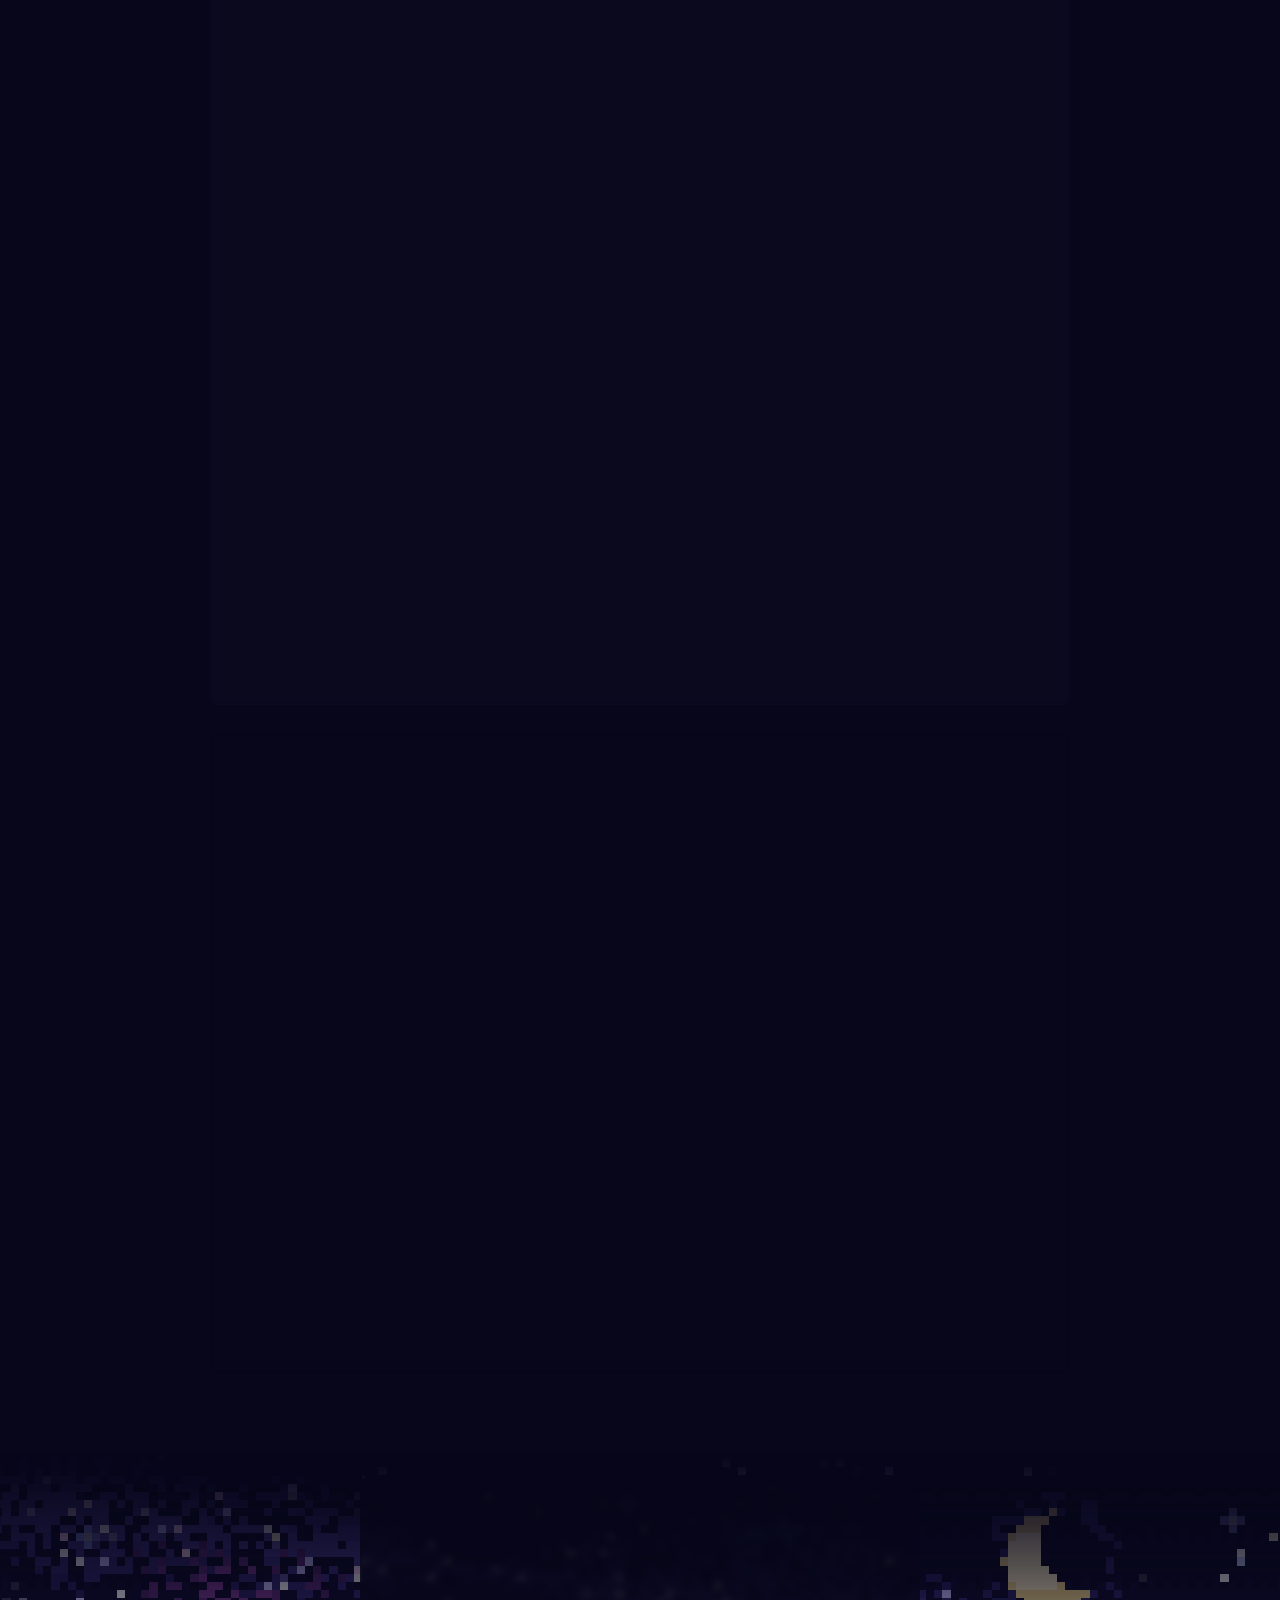
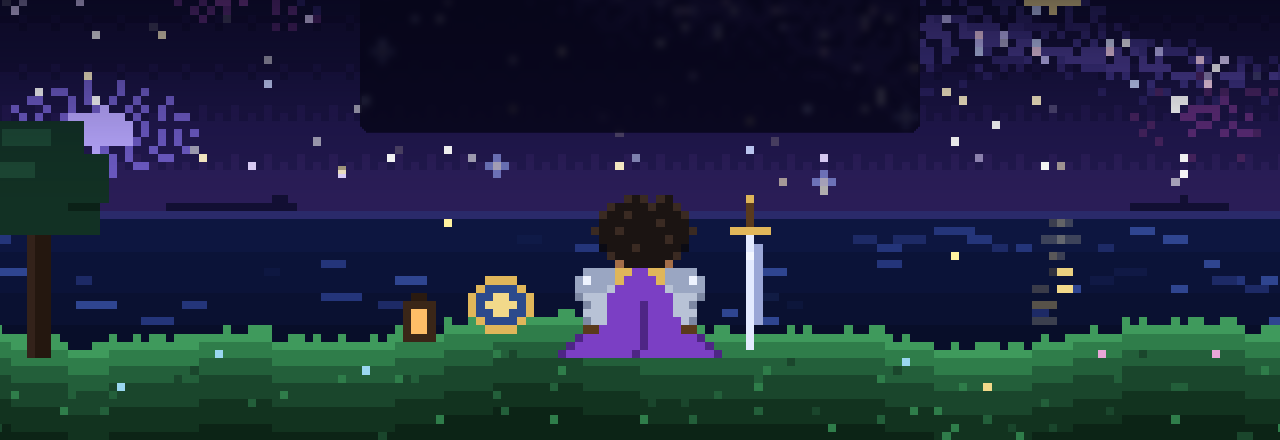
==== commit 333a18fb: "Clairvoyance: readable board names, Verizon badge on card and banner Co-Authored-By: Claude Opus 5.5" ====
--- a/breathe.html
+++ b/breathe.html
@@ -4,7 +4,7 @@
   <meta charset="UTF-8">
   <meta name="viewport" content="width=device-width, initial-scale=1.0">
   <title>Breathe.exe | Rohan Shrivastava</title>
-  <link rel="stylesheet" href="css/theme.css?v=20261107-1604">
+  <link rel="stylesheet" href="css/theme.css?v=20261107-1610">
 </head>
 <body>
 
@@ -14,7 +14,7 @@
        tools/generate_art.py) with this page's title in the sky above him.
        =================================================================== -->
   <header class="page-hero">
-    <img class="page-hero__scene" src="assets/project-scene.svg?v=20261107-1604"
+    <img class="page-hero__scene" src="assets/project-scene.svg?v=20261107-1610"
          alt="Pixel art of the armored hero standing in a meadow at night, hands resting on his sword">
     <nav class="page-hero__nav">
       <a class="back-link" href="index.html">← Back to the Quest Log</a>
@@ -88,7 +88,7 @@
        the address (handled in js/main.js).
        =================================================================== -->
   <footer class="contact" id="contact">
-    <img class="contact__scene" src="assets/contact-scene.svg?v=20261107-1604"
+    <img class="contact__scene" src="assets/contact-scene.svg?v=20261107-1610"
          alt="Pixel art of the armored hero seen from behind, sitting on the cliff and looking out at the ocean, the moon, and the stars">
 
     <div class="contact__card panel">
@@ -110,6 +110,6 @@
     </div>
   </footer>
 
-  <script src="js/main.js?v=20261107-1604"></script>
+  <script src="js/main.js?v=20261107-1610"></script>
 </body>
 </html>
--- a/css/theme.css
+++ b/css/theme.css
@@ -109,13 +109,13 @@
   pointer-events: none;
 }
 body::before {
-  background: url("../assets/starfield.svg?v=20261107-1604") repeat;
+  background: url("../assets/starfield.svg?v=20261107-1610") repeat;
   background-size: 360px 360px;
   opacity: 0.9;
 }
 /* Layer 2: same tile, larger and slowly drifting, for a sense of depth */
 body::after {
-  background: url("../assets/starfield.svg?v=20261107-1604") repeat;
+  background: url("../assets/starfield.svg?v=20261107-1610") repeat;
   background-size: 720px 720px;
   background-position: 180px 90px;
   opacity: 0.35;
@@ -945,7 +945,7 @@
 .rank:nth-child(n+2)::before { background: rgba(242, 217, 138, 0.7); }
 .rank:nth-child(n+3)::before { background: rgba(242, 217, 138, 0.5); }
 .rank:nth-child(n+4)::before { background: rgba(242, 217, 138, 0.32); }
-.rank__chip { font-family: var(--font-pixel); font-weight: 700; font-size: 1.05rem; color: var(--color-heading); }
+.rank__chip { font-family: var(--font-body); font-weight: 600; font-size: 1.05rem; color: var(--color-heading); }
 .rank__note { line-height: 1.55; color: var(--color-text-soft); }
 .section .source-note { margin: 4px 0 0; font-size: 0.88rem; color: var(--color-muted); }
 .section .spec-grid + .source-note { margin: -12px 0 20px; }
@@ -960,7 +960,7 @@
   border: 1px solid var(--color-border-soft);
 }
 .board img { display: block; width: 100%; height: 150px; object-fit: contain; }
-.board figcaption { margin-top: 6px; font-size: 0.82rem; }
+.board figcaption { margin-top: 6px; font-family: var(--font-body); font-size: 0.85rem; color: var(--color-text-soft); }
 
 /* Warning box (e.g. the Clairvoyance hardware disclaimer) */
 .disclaimer {
@@ -1077,3 +1077,45 @@
 @media (prefers-reduced-motion: reduce) {
   *, *::before, *::after { animation: none !important; transition: none !important; }
 }
+
+
+/* 12. Readable labels ------------------------------------------------------
+   Board names (ESP32-C5, XIAO ESP32-S3, ...) use the plain body font, since
+   the pixel font makes letters like C, O and 5 hard to tell apart. */
+.part {
+  font-family: var(--font-body);
+  font-weight: 600;
+  letter-spacing: 0.01em;
+  white-space: nowrap;
+  color: #e6f0ff;
+  background: rgba(143, 187, 232, 0.12);
+  padding: 0 5px;
+  border-radius: 3px;
+}
+.rank__chip .part, .board figcaption .part { background: none; padding: 0; color: inherit; }
+.disclaimer__label .part { font-weight: 700; color: inherit; background: rgba(233, 120, 140, 0.15); }
+
+/* Verizon badge (Clairvoyance card, banner, and intro) */
+.verizon-badge {
+  display: inline-block;
+  padding: 1px 9px;
+  font-family: var(--font-body);
+  font-weight: 600;
+  font-size: 0.85em;
+  letter-spacing: 0.06em;
+  text-transform: uppercase;
+  color: #ffffff;
+  background: #d52b1e;
+  border: 1px solid #ff6a5c;
+  vertical-align: 0.08em;
+}
+.quest-card__award .verizon-badge { margin-right: 4px; }
+.project__subtitle .verizon-badge { margin-right: 6px; font-size: 0.8em; }
+.section .event-line {
+  display: flex;
+  align-items: center;
+  gap: 10px;
+  margin-bottom: 14px;
+  font-weight: 600;
+  color: var(--color-text);
+}
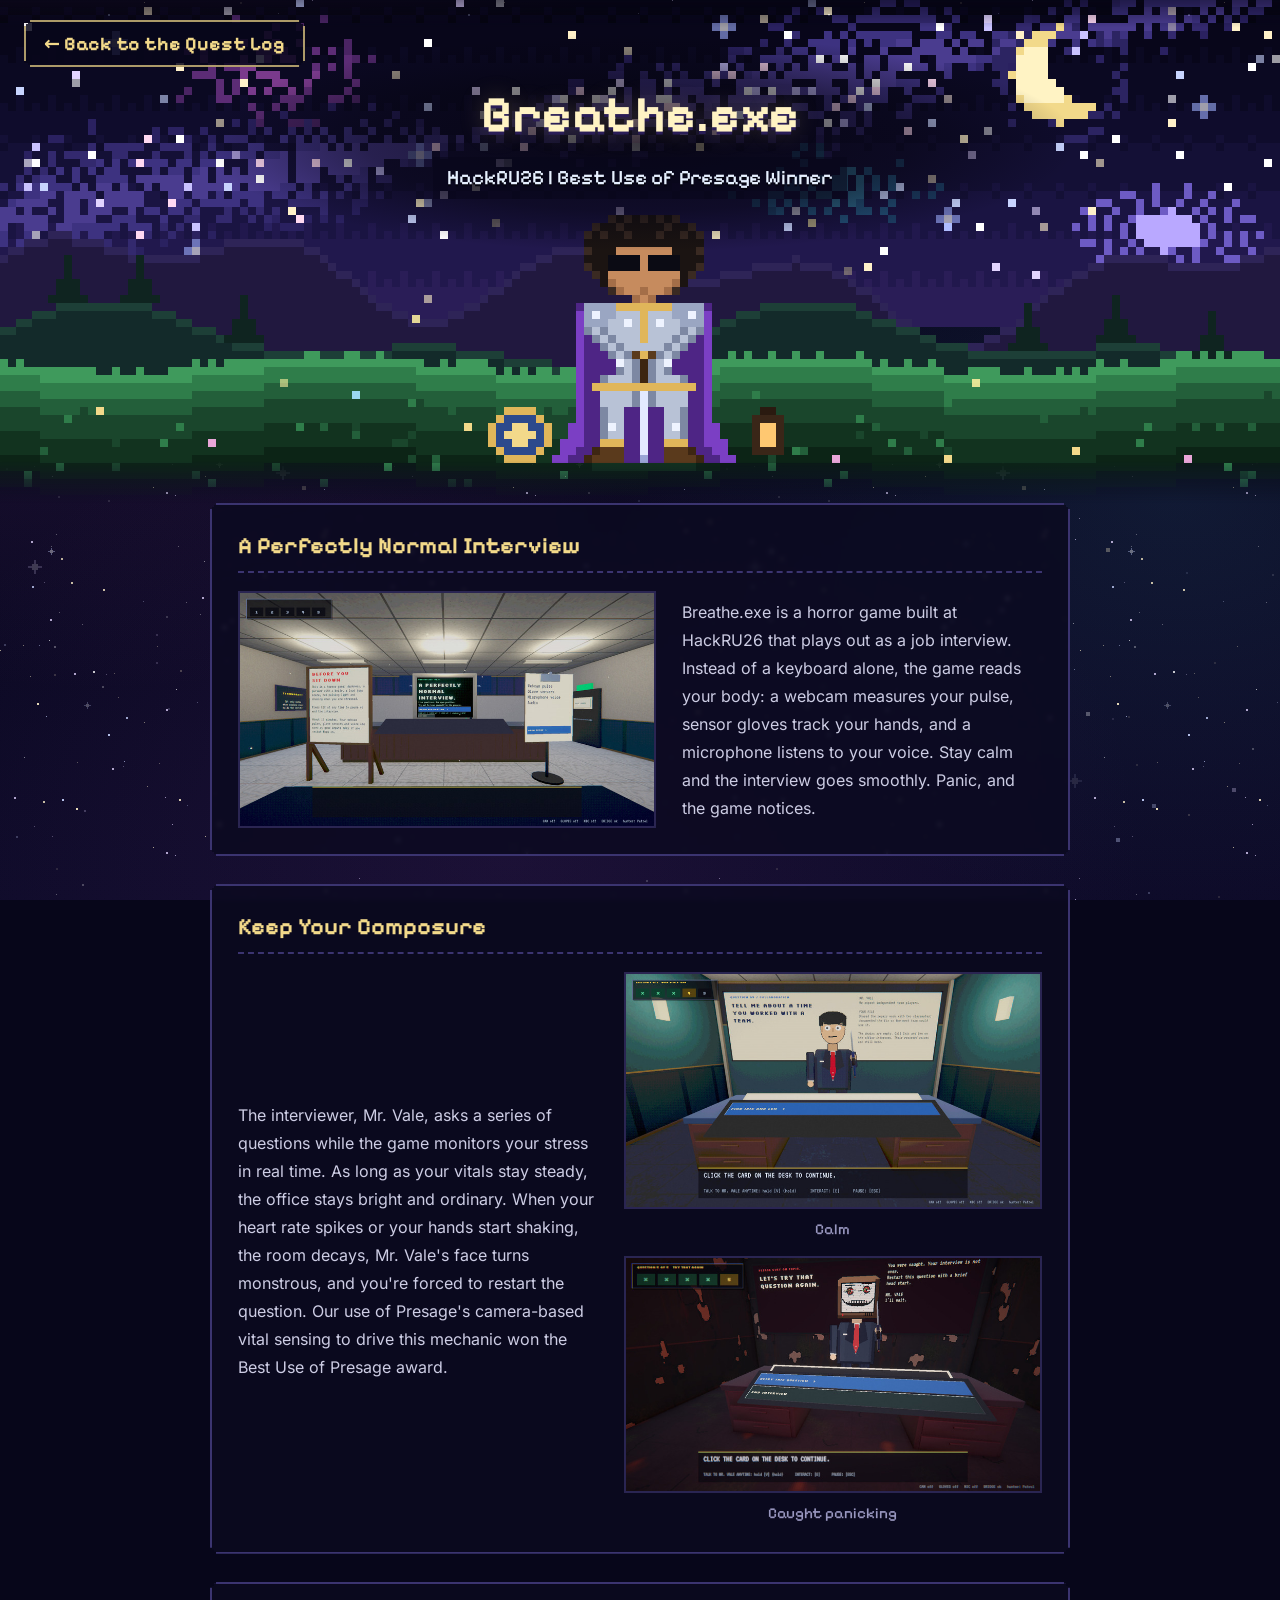
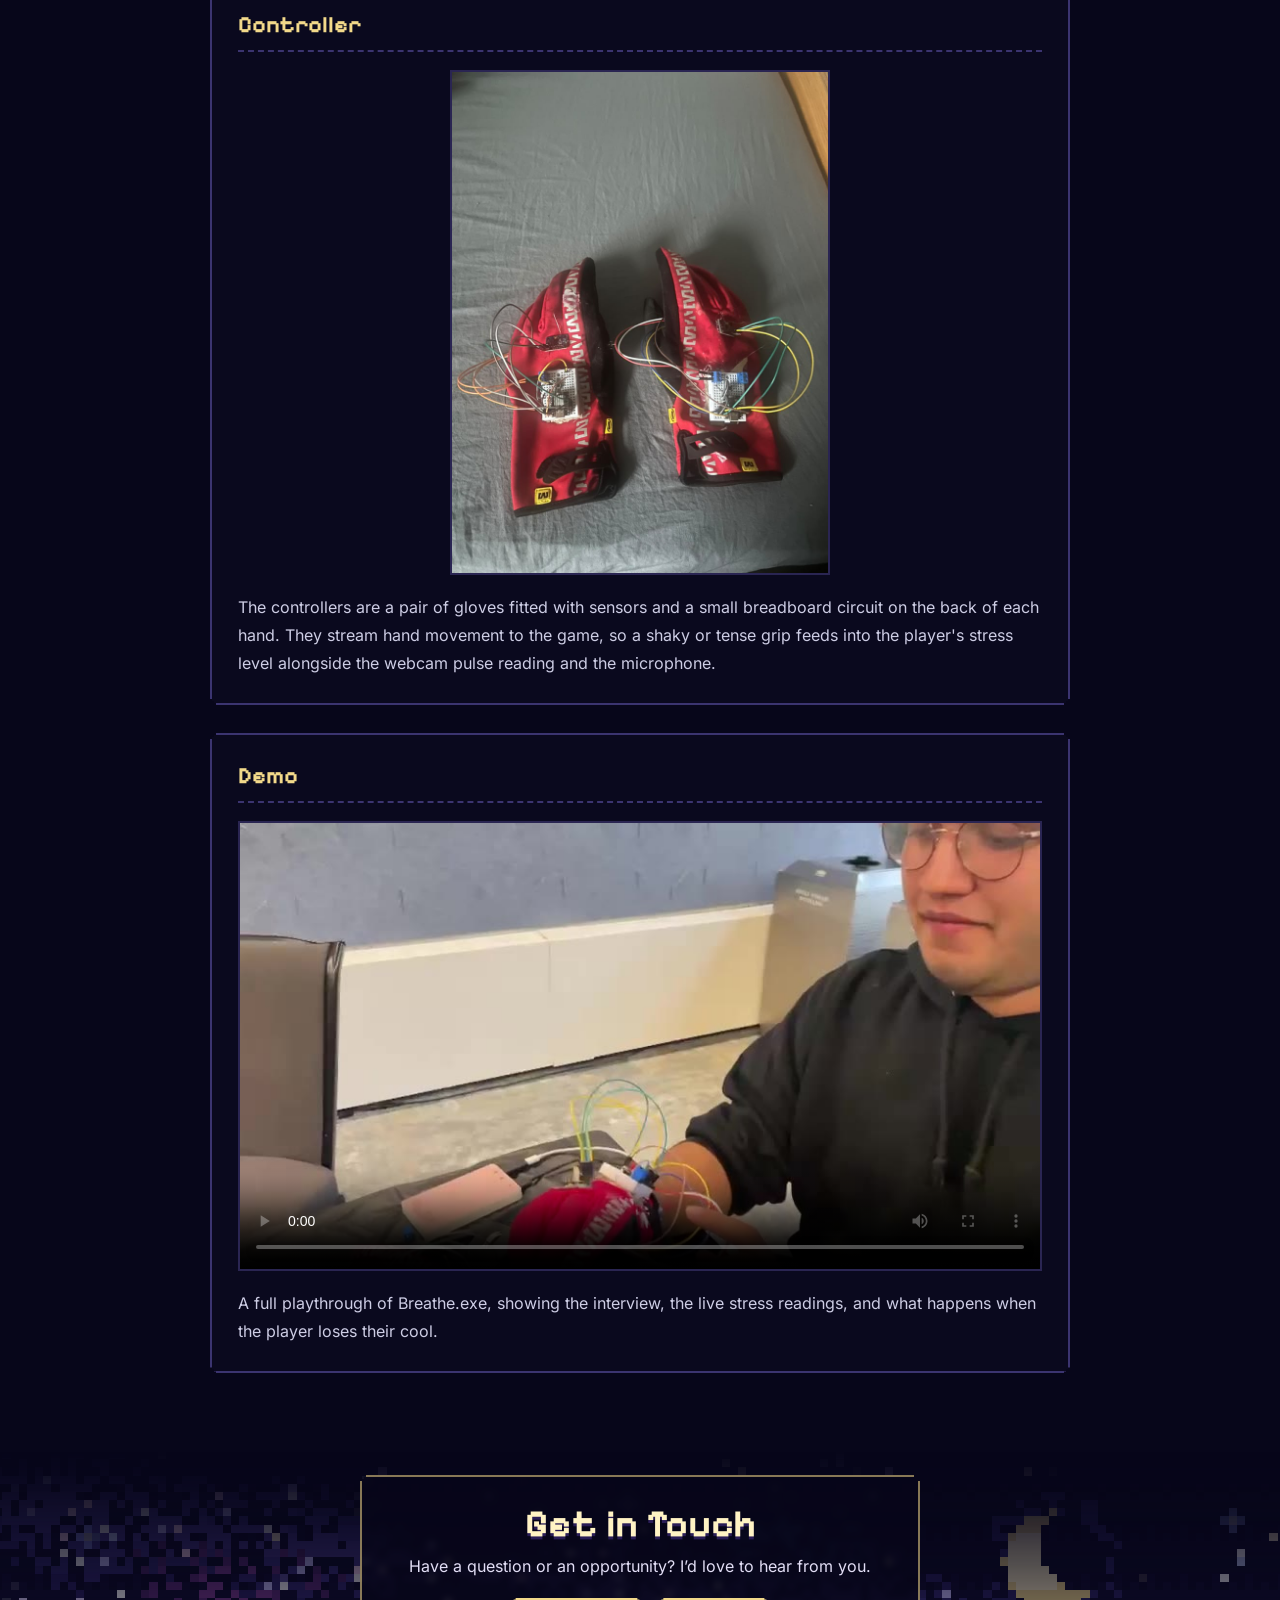
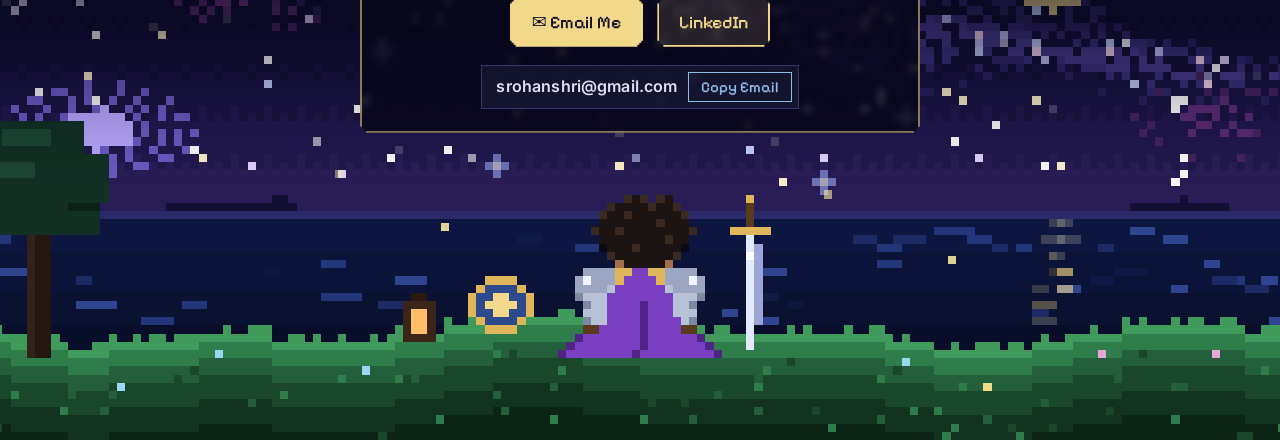
==== commit 3fedf66d: "Clairvoyance: embed the live demo video from YouTube Co-Authored-By: Claude Opus 5.5 <noreply@anthro" ====
--- a/breathe.html
+++ b/breathe.html
@@ -4,7 +4,7 @@
   <meta charset="UTF-8">
   <meta name="viewport" content="width=device-width, initial-scale=1.0">
   <title>Breathe.exe | Rohan Shrivastava</title>
-  <link rel="stylesheet" href="css/theme.css?v=20261107-1610">
+  <link rel="stylesheet" href="css/theme.css?v=20261108-2208">
 </head>
 <body>
 
@@ -14,7 +14,7 @@
        tools/generate_art.py) with this page's title in the sky above him.
        =================================================================== -->
   <header class="page-hero">
-    <img class="page-hero__scene" src="assets/project-scene.svg?v=20261107-1610"
+    <img class="page-hero__scene" src="assets/project-scene.svg?v=20261108-2208"
          alt="Pixel art of the armored hero standing in a meadow at night, hands resting on his sword">
     <nav class="page-hero__nav">
       <a class="back-link" href="index.html">← Back to the Quest Log</a>
@@ -88,7 +88,7 @@
        the address (handled in js/main.js).
        =================================================================== -->
   <footer class="contact" id="contact">
-    <img class="contact__scene" src="assets/contact-scene.svg?v=20261107-1610"
+    <img class="contact__scene" src="assets/contact-scene.svg?v=20261108-2208"
          alt="Pixel art of the armored hero seen from behind, sitting on the cliff and looking out at the ocean, the moon, and the stars">
 
     <div class="contact__card panel">
@@ -110,6 +110,6 @@
     </div>
   </footer>
 
-  <script src="js/main.js?v=20261107-1610"></script>
+  <script src="js/main.js?v=20261108-2208"></script>
 </body>
 </html>
--- a/css/theme.css
+++ b/css/theme.css
@@ -109,13 +109,13 @@
   pointer-events: none;
 }
 body::before {
-  background: url("../assets/starfield.svg?v=20261107-1610") repeat;
+  background: url("../assets/starfield.svg?v=20261108-2208") repeat;
   background-size: 360px 360px;
   opacity: 0.9;
 }
 /* Layer 2: same tile, larger and slowly drifting, for a sense of depth */
 body::after {
-  background: url("../assets/starfield.svg?v=20261107-1610") repeat;
+  background: url("../assets/starfield.svg?v=20261108-2208") repeat;
   background-size: 720px 720px;
   background-position: 180px 90px;
   opacity: 0.35;
@@ -771,6 +771,9 @@
 
 /* Videos */
 .video { display: block; width: 100%; margin-bottom: 18px; background: #000; border: 2px solid var(--color-border-soft); }
+.video--embed { position: relative; aspect-ratio: 16 / 9; margin-bottom: 8px; }
+.video--embed iframe { position: absolute; inset: 0; width: 100%; height: 100%; border: 0; }
+.section .video-link { margin: 0 0 6px; text-align: right; }
 .video-placeholder {
   display: flex;
   flex-direction: column;
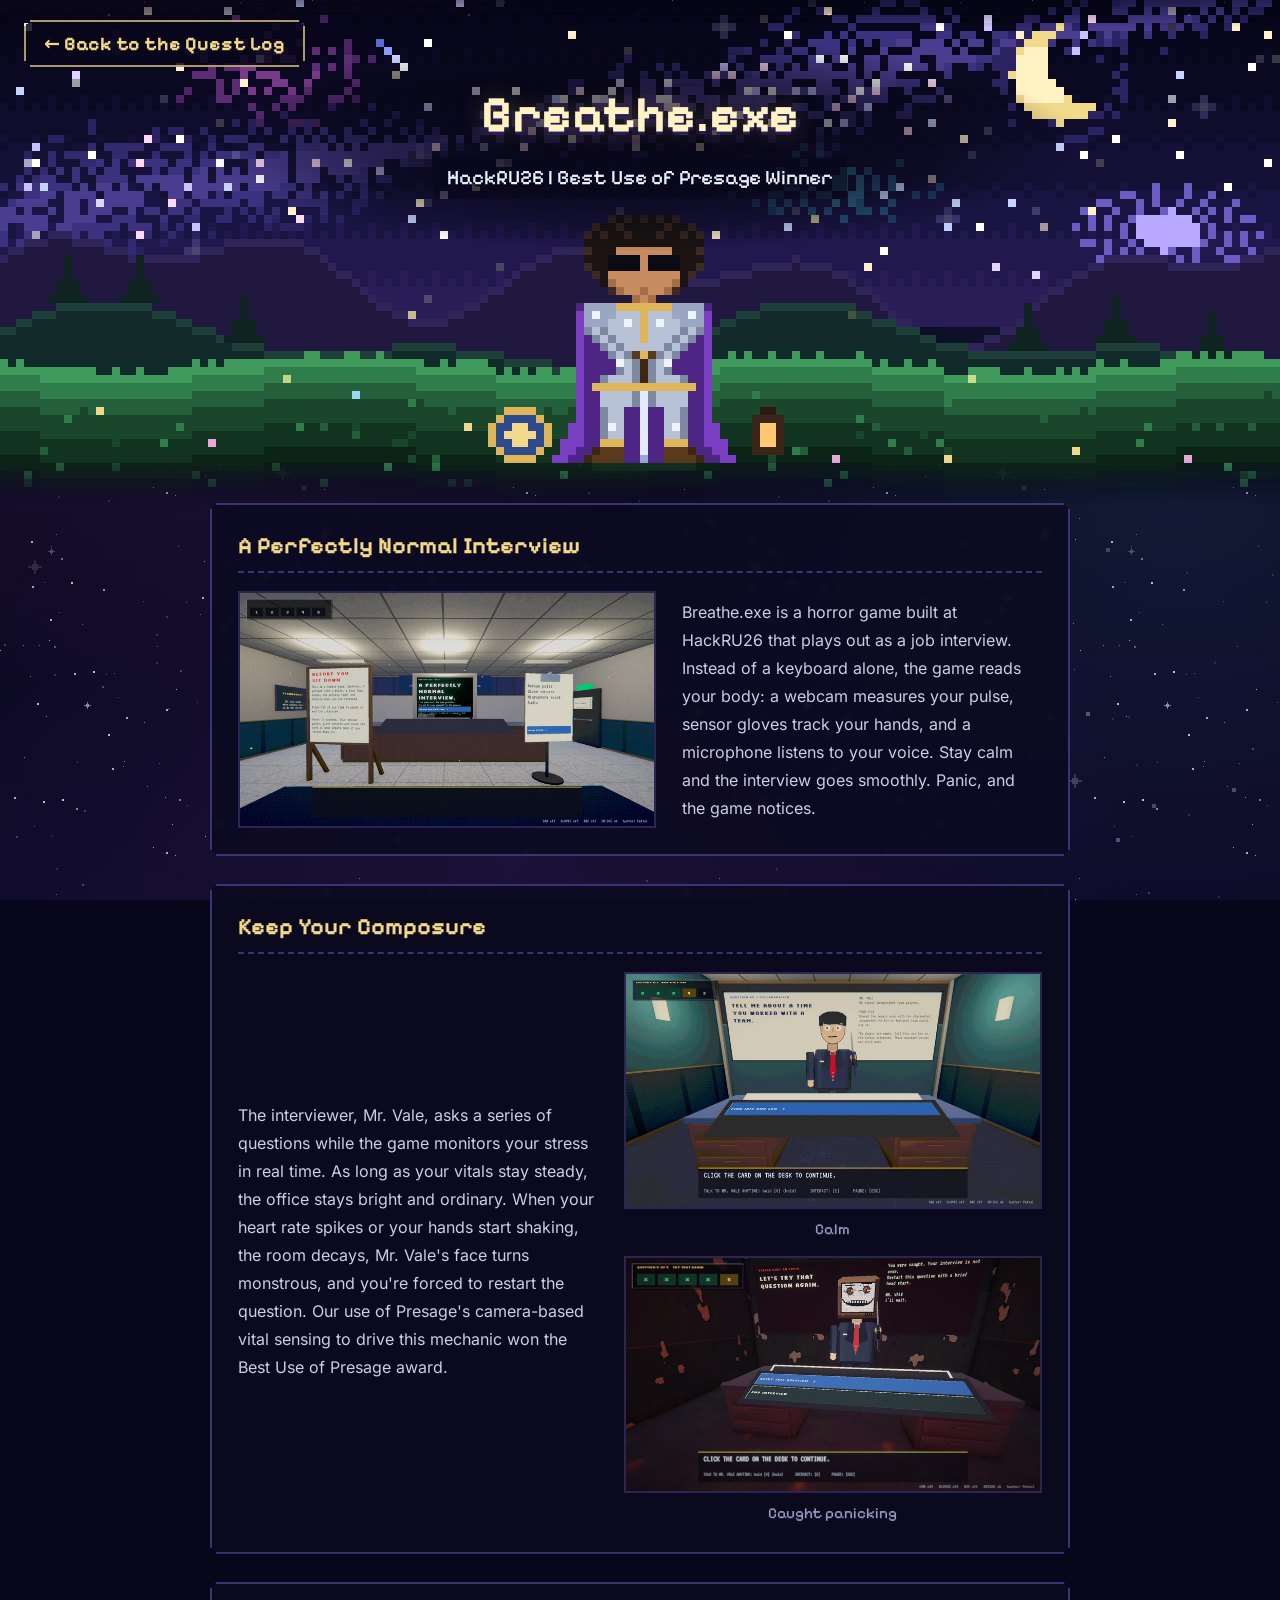
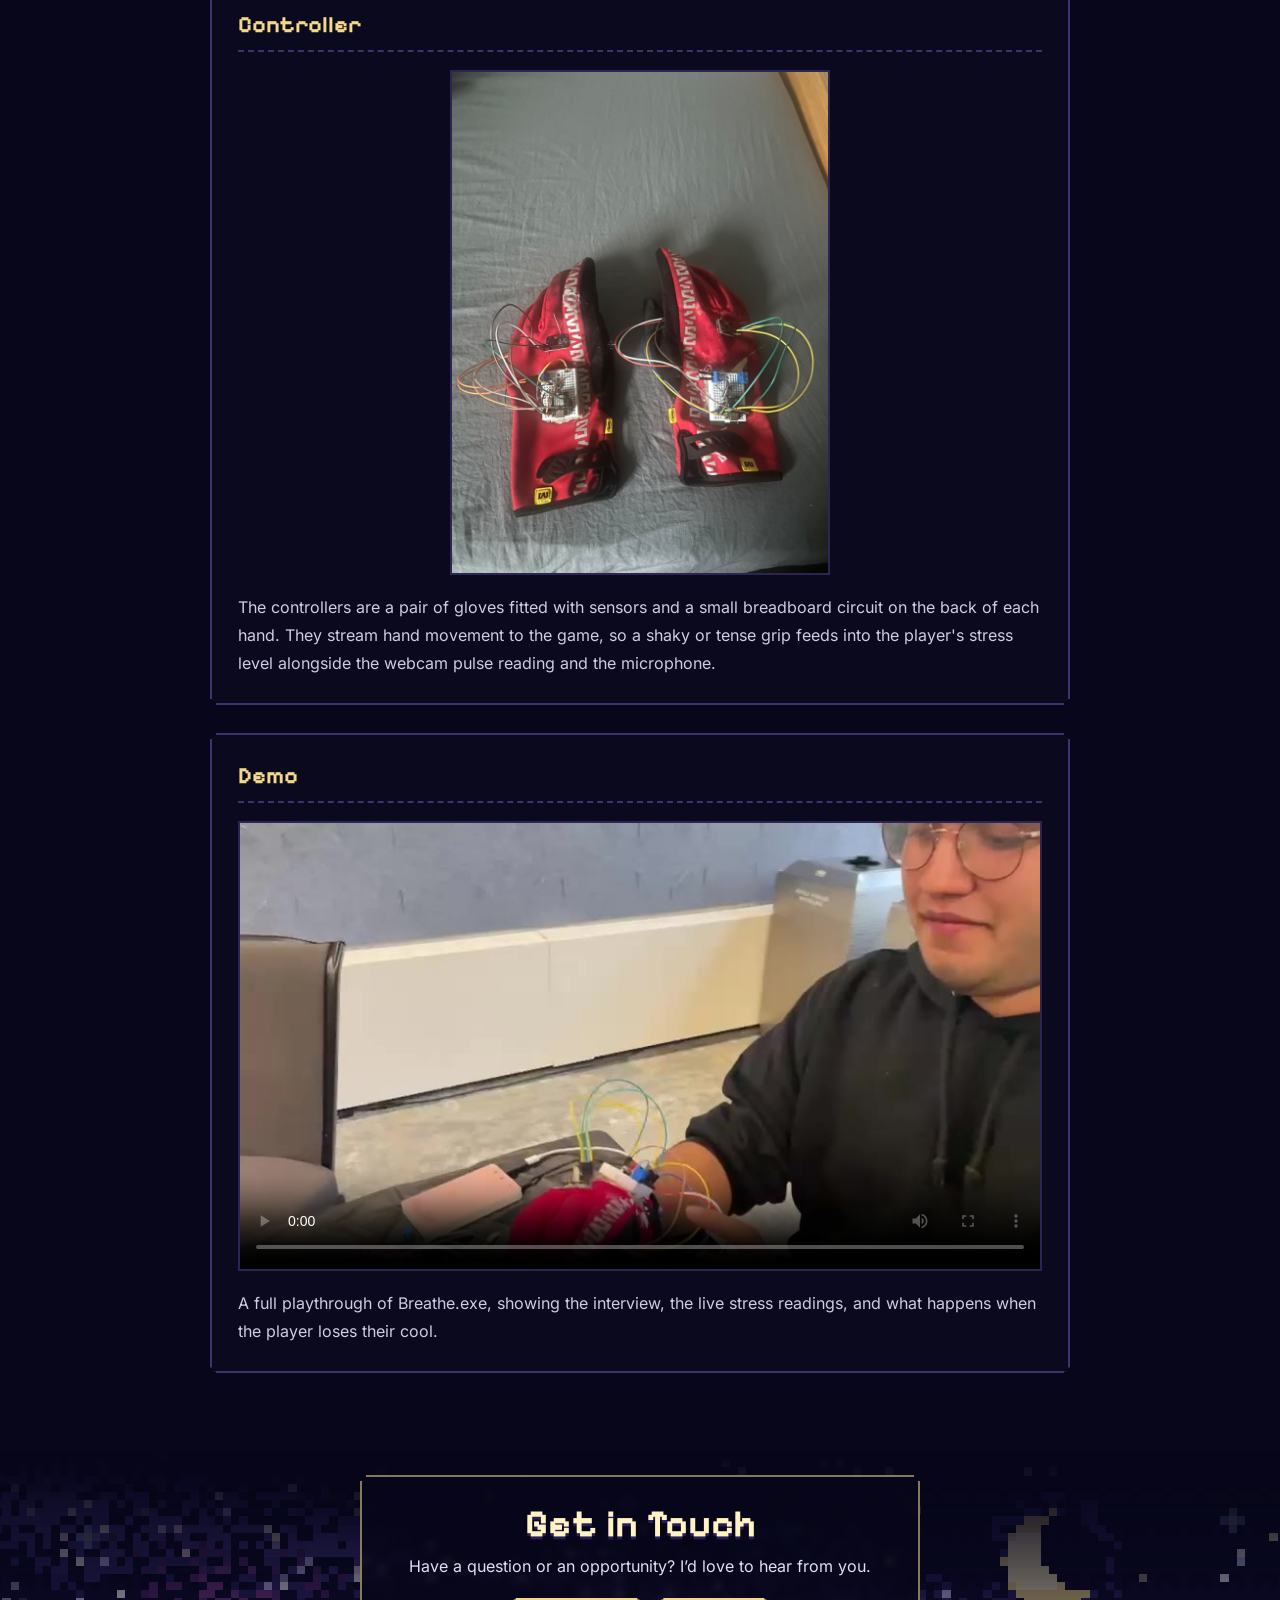
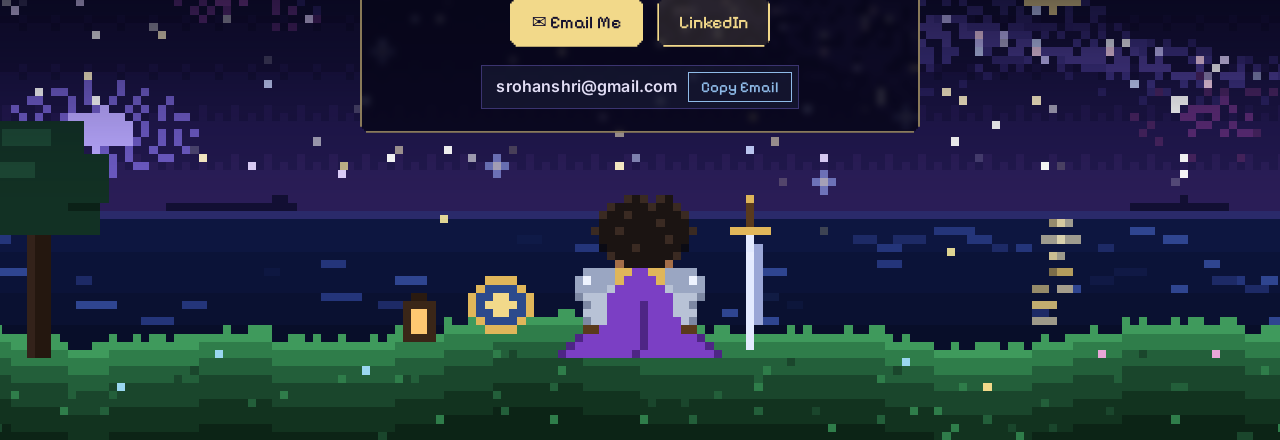
==== commit 608d9e06: "Soil Node: demo screenshots (LED switching, server, captive portal), progress, future improvements W" ====
--- a/breathe.html
+++ b/breathe.html
@@ -4,7 +4,7 @@
   <meta charset="UTF-8">
   <meta name="viewport" content="width=device-width, initial-scale=1.0">
   <title>Breathe.exe | Rohan Shrivastava</title>
-  <link rel="stylesheet" href="css/theme.css?v=20261108-2208">
+  <link rel="stylesheet" href="css/theme.css?v=20261113-1823">
 </head>
 <body>
 
@@ -14,7 +14,7 @@
        tools/generate_art.py) with this page's title in the sky above him.
        =================================================================== -->
   <header class="page-hero">
-    <img class="page-hero__scene" src="assets/project-scene.svg?v=20261108-2208"
+    <img class="page-hero__scene" src="assets/project-scene.svg?v=20261113-1823"
          alt="Pixel art of the armored hero standing in a meadow at night, hands resting on his sword">
     <nav class="page-hero__nav">
       <a class="back-link" href="index.html">← Back to the Quest Log</a>
@@ -88,7 +88,7 @@
        the address (handled in js/main.js).
        =================================================================== -->
   <footer class="contact" id="contact">
-    <img class="contact__scene" src="assets/contact-scene.svg?v=20261108-2208"
+    <img class="contact__scene" src="assets/contact-scene.svg?v=20261113-1823"
          alt="Pixel art of the armored hero seen from behind, sitting on the cliff and looking out at the ocean, the moon, and the stars">
 
     <div class="contact__card panel">
@@ -110,6 +110,6 @@
     </div>
   </footer>
 
-  <script src="js/main.js?v=20261108-2208"></script>
+  <script src="js/main.js?v=20261113-1823"></script>
 </body>
 </html>
--- a/css/theme.css
+++ b/css/theme.css
@@ -109,13 +109,13 @@
   pointer-events: none;
 }
 body::before {
-  background: url("../assets/starfield.svg?v=20261108-2208") repeat;
+  background: url("../assets/starfield.svg?v=20261113-1823") repeat;
   background-size: 360px 360px;
   opacity: 0.9;
 }
 /* Layer 2: same tile, larger and slowly drifting, for a sense of depth */
 body::after {
-  background: url("../assets/starfield.svg?v=20261108-2208") repeat;
+  background: url("../assets/starfield.svg?v=20261113-1823") repeat;
   background-size: 720px 720px;
   background-position: 180px 90px;
   opacity: 0.35;
@@ -1122,3 +1122,50 @@
   font-weight: 600;
   color: var(--color-text);
 }
+
+/* Screenshot gallery (Soil Node demo) */
+.shot-grid { display: grid; grid-template-columns: 1fr 1fr; gap: 18px; margin-bottom: 8px; }
+.shot { margin: 0; }
+.shot img { display: block; width: 100%; height: auto; }
+.shot--wide { grid-column: 1 / -1; }
+.shot--tall img { height: 460px; object-fit: contain; background: var(--color-image-bg); }
+.shot figcaption { margin-top: 8px; font-size: 0.88rem; }
+
+/* Row of phone screenshots (setup steps) */
+.phone-row { display: grid; grid-template-columns: repeat(5, 1fr); gap: 12px; margin-bottom: 8px; }
+.phone-row img { aspect-ratio: 739 / 1600; height: auto; object-fit: contain; background: #000; }
+.phone-row figcaption { font-size: 0.82rem; line-height: 1.4; }
+
+/* Project status list */
+.status-list { margin: 0; padding: 0; list-style: none; }
+.status-list li {
+  display: flex;
+  align-items: center;
+  gap: 14px;
+  padding: 14px 16px;
+  margin-bottom: 10px;
+  line-height: 1.55;
+  color: var(--color-text-soft);
+  background: rgba(5, 4, 15, 0.55);
+  border: 2px solid var(--color-border-soft);
+}
+.status-pill {
+  flex-shrink: 0;
+  min-width: 96px;
+  padding: 3px 10px;
+  text-align: center;
+  font-size: 0.78rem;
+  font-weight: 600;
+  letter-spacing: 0.06em;
+  text-transform: uppercase;
+  color: var(--color-sky);
+  border: 1px solid var(--color-sky);
+}
+.status-pill--active { color: var(--color-gold); border-color: var(--color-gold); }
+
+@media (max-width: 700px) {
+  .shot-grid { grid-template-columns: 1fr; }
+  .shot--tall img { height: auto; max-height: 520px; }
+  .phone-row { grid-template-columns: 1fr 1fr; }
+  .status-list li { flex-direction: column; align-items: flex-start; gap: 8px; }
+}
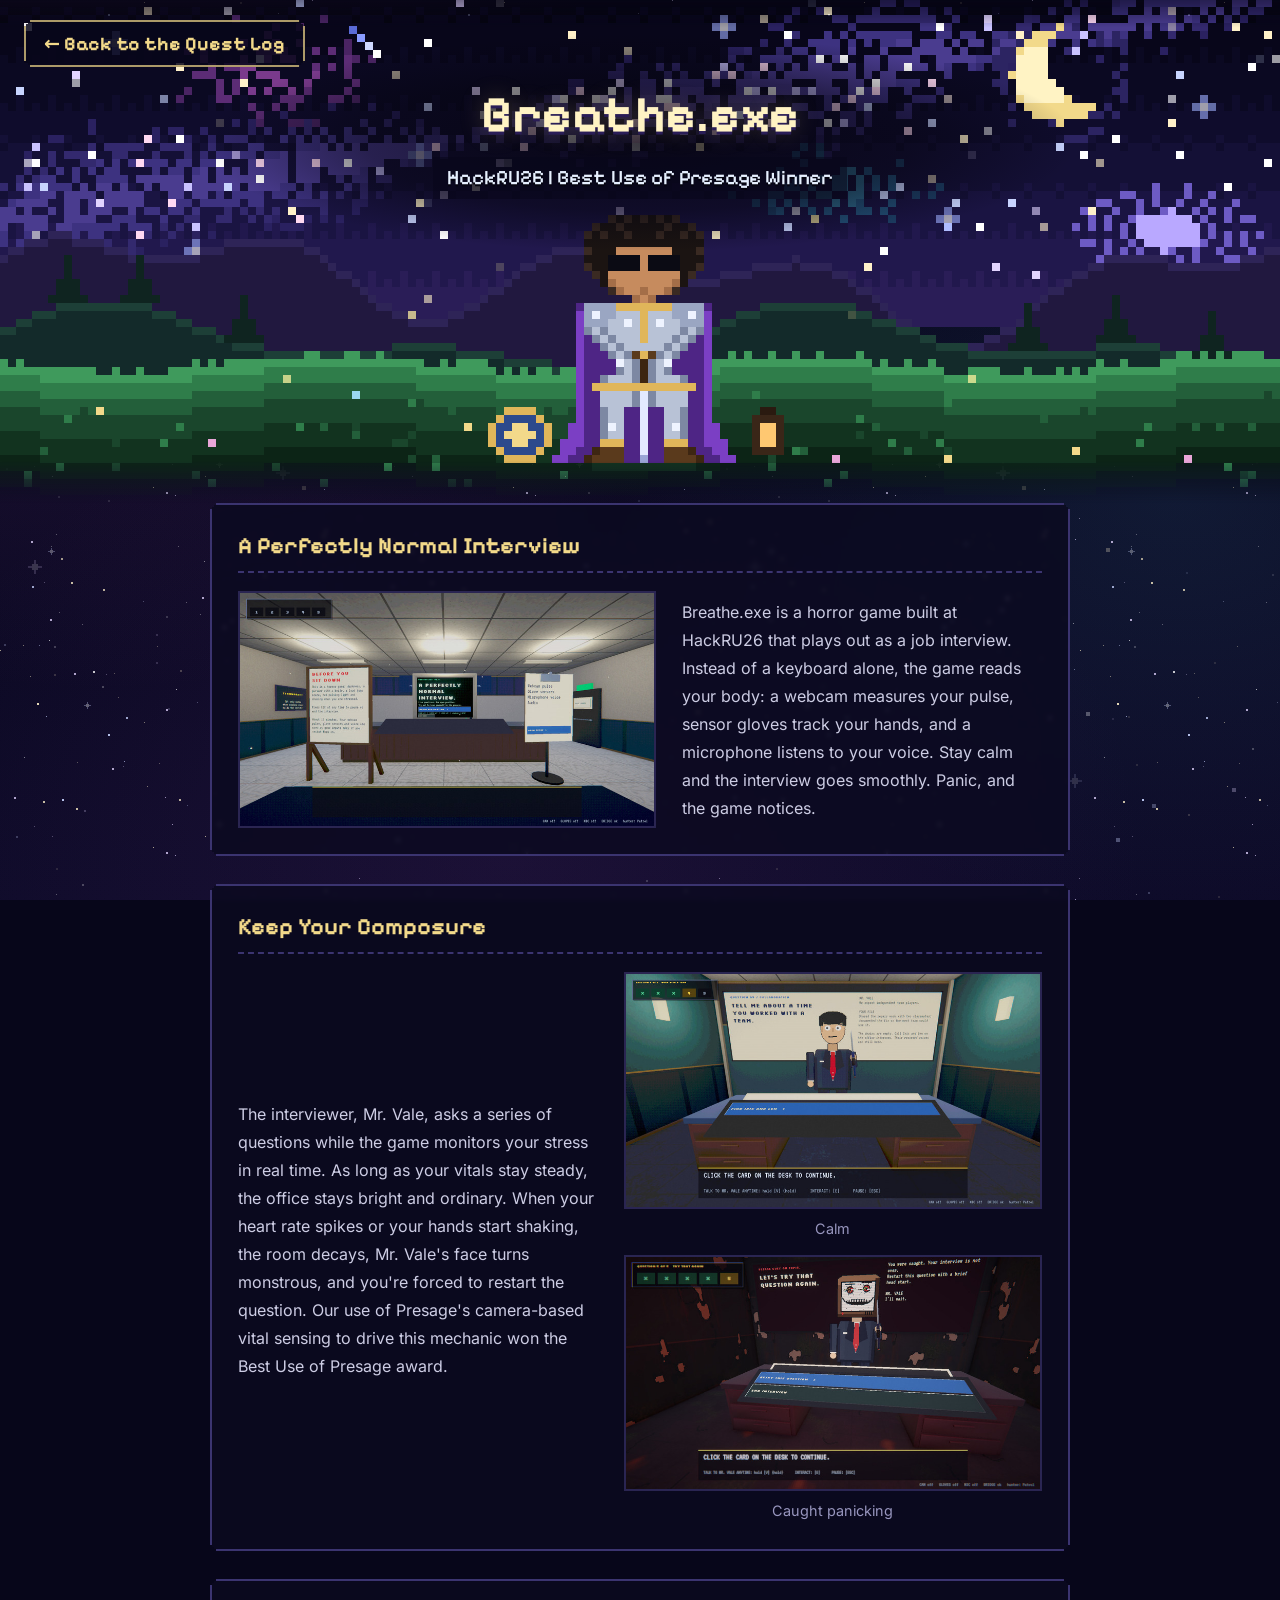
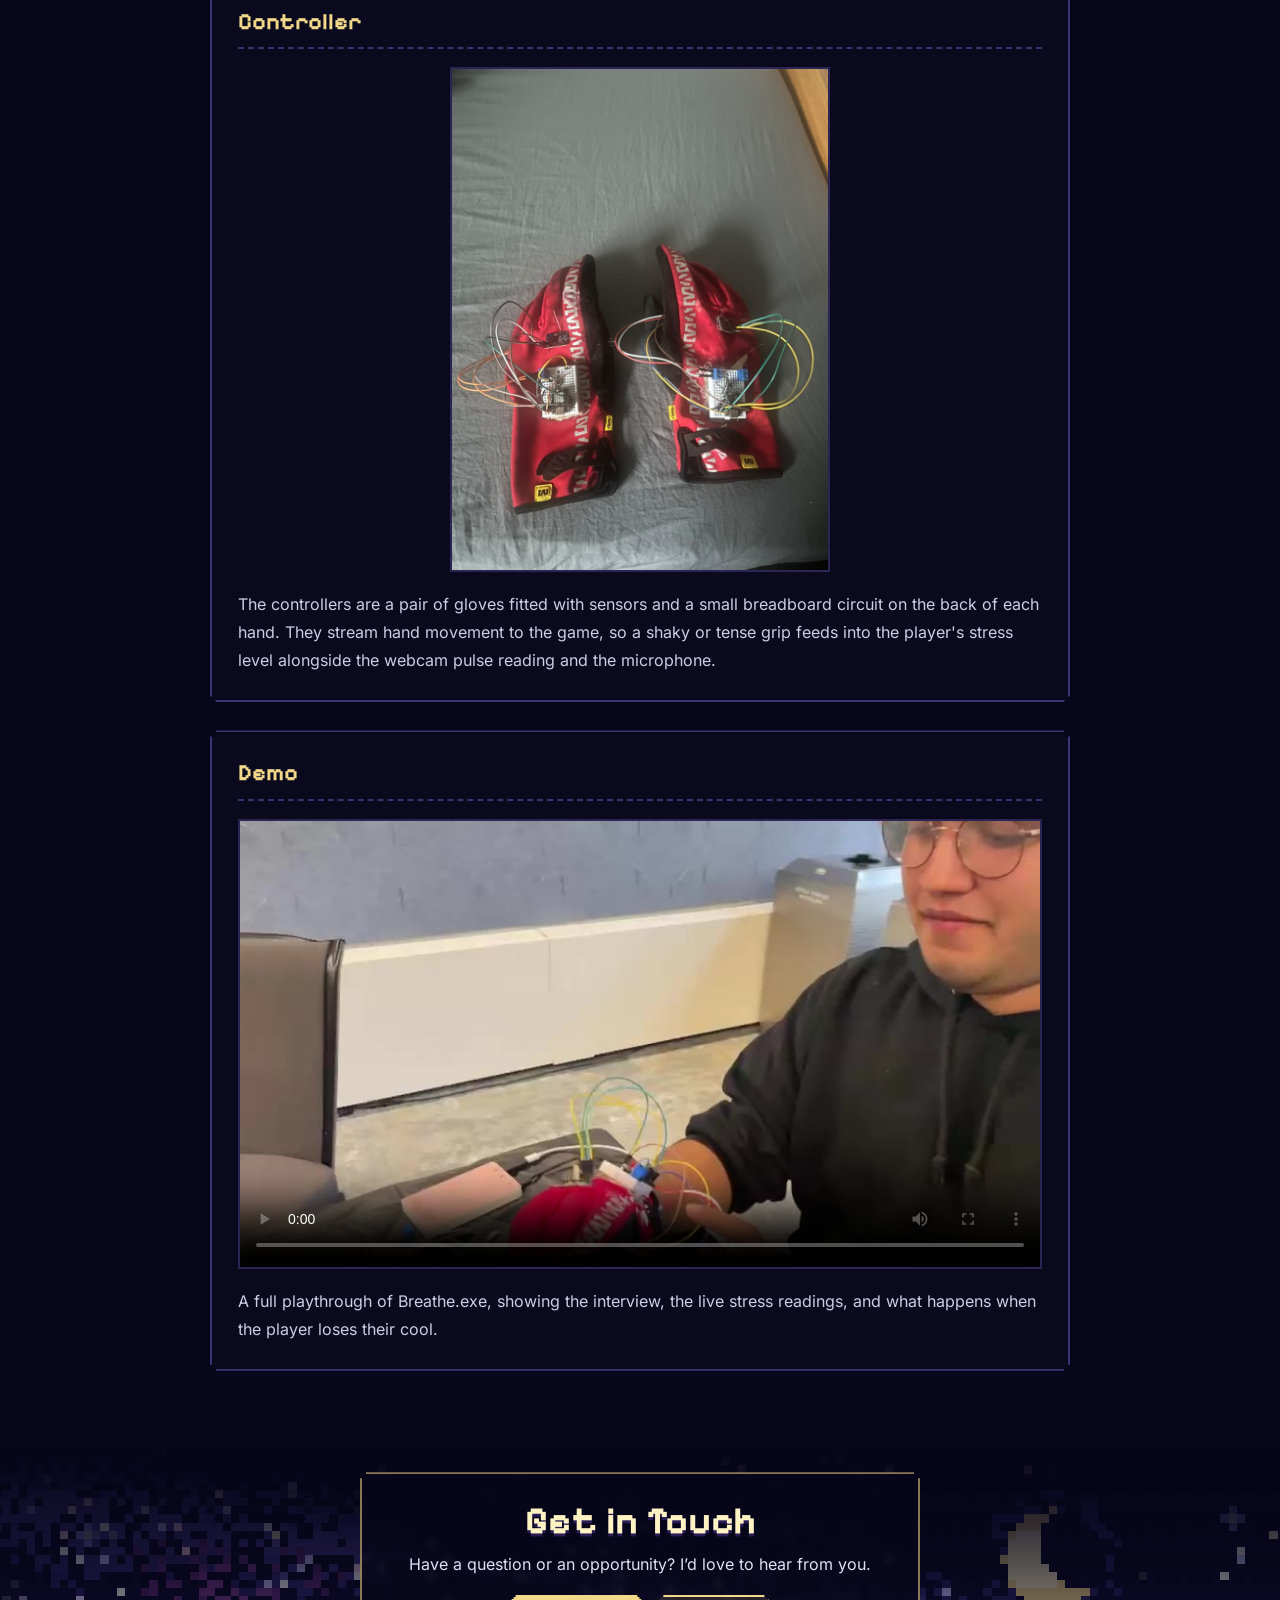
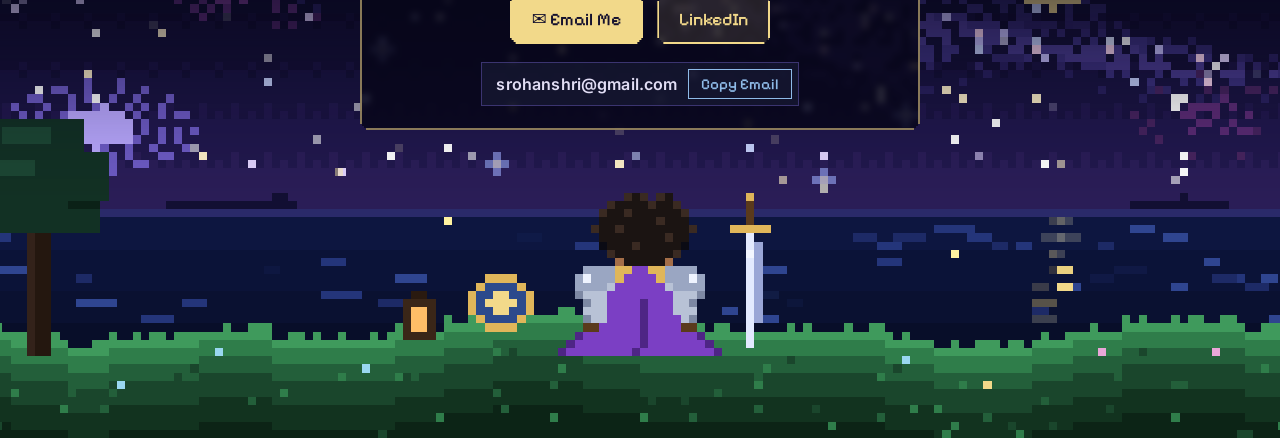
==== commit 551c3323: "Soil Node: Overview (text + video), Hardware, and Features sections; readable captions and sub-headi" ====
--- a/breathe.html
+++ b/breathe.html
@@ -4,7 +4,7 @@
   <meta charset="UTF-8">
   <meta name="viewport" content="width=device-width, initial-scale=1.0">
   <title>Breathe.exe | Rohan Shrivastava</title>
-  <link rel="stylesheet" href="css/theme.css?v=20261113-1823">
+  <link rel="stylesheet" href="css/theme.css?v=20261126-1928">
 </head>
 <body>
 
@@ -14,7 +14,7 @@
        tools/generate_art.py) with this page's title in the sky above him.
        =================================================================== -->
   <header class="page-hero">
-    <img class="page-hero__scene" src="assets/project-scene.svg?v=20261113-1823"
+    <img class="page-hero__scene" src="assets/project-scene.svg?v=20261126-1928"
          alt="Pixel art of the armored hero standing in a meadow at night, hands resting on his sword">
     <nav class="page-hero__nav">
       <a class="back-link" href="index.html">← Back to the Quest Log</a>
@@ -88,7 +88,7 @@
        the address (handled in js/main.js).
        =================================================================== -->
   <footer class="contact" id="contact">
-    <img class="contact__scene" src="assets/contact-scene.svg?v=20261113-1823"
+    <img class="contact__scene" src="assets/contact-scene.svg?v=20261126-1928"
          alt="Pixel art of the armored hero seen from behind, sitting on the cliff and looking out at the ocean, the moon, and the stars">
 
     <div class="contact__card panel">
@@ -110,6 +110,6 @@
     </div>
   </footer>
 
-  <script src="js/main.js?v=20261113-1823"></script>
+  <script src="js/main.js?v=20261126-1928"></script>
 </body>
 </html>
--- a/css/theme.css
+++ b/css/theme.css
@@ -109,13 +109,13 @@
   pointer-events: none;
 }
 body::before {
-  background: url("../assets/starfield.svg?v=20261113-1823") repeat;
+  background: url("../assets/starfield.svg?v=20261126-1928") repeat;
   background-size: 360px 360px;
   opacity: 0.9;
 }
 /* Layer 2: same tile, larger and slowly drifting, for a sense of depth */
 body::after {
-  background: url("../assets/starfield.svg?v=20261113-1823") repeat;
+  background: url("../assets/starfield.svg?v=20261126-1928") repeat;
   background-size: 720px 720px;
   background-position: 180px 90px;
   opacity: 0.35;
@@ -760,7 +760,7 @@
 .image-pair figure { flex: 1; margin: 0; }
 
 figure { margin: 0; text-align: center; }
-figcaption { margin-top: 8px; font-family: var(--font-pixel); font-weight: 500; font-size: 0.95rem; color: var(--color-muted); }
+figcaption { margin-top: 8px; font-family: var(--font-body); font-weight: 500; font-size: 0.9rem; color: var(--color-muted); }
 
 /* Image pair frames: same height, whole image visible */
 .image-pair .framed { height: 340px; object-fit: contain; }
@@ -814,9 +814,10 @@
 /* Smaller heading inside a section */
 .subhead {
   margin: 28px 0 14px;
-  font-family: var(--font-pixel);
-  font-weight: 700;
-  font-size: 1.15rem;
+  font-family: var(--font-body);
+  font-weight: 700;
+  font-size: 1.2rem;
+  letter-spacing: 0.01em;
   color: var(--color-gold);
 }
 
@@ -1169,3 +1170,10 @@
   .phone-row { grid-template-columns: 1fr 1fr; }
   .status-list li { flex-direction: column; align-items: flex-start; gap: 8px; }
 }
+
+/* Split layout aligned to the top (long text beside media) */
+.split--top { align-items: flex-start; }
+.split__text > p:last-child { margin-bottom: 0; }
+
+/* Space between a bullet list and the paragraph after it */
+.point-list + p { margin-top: 16px; }
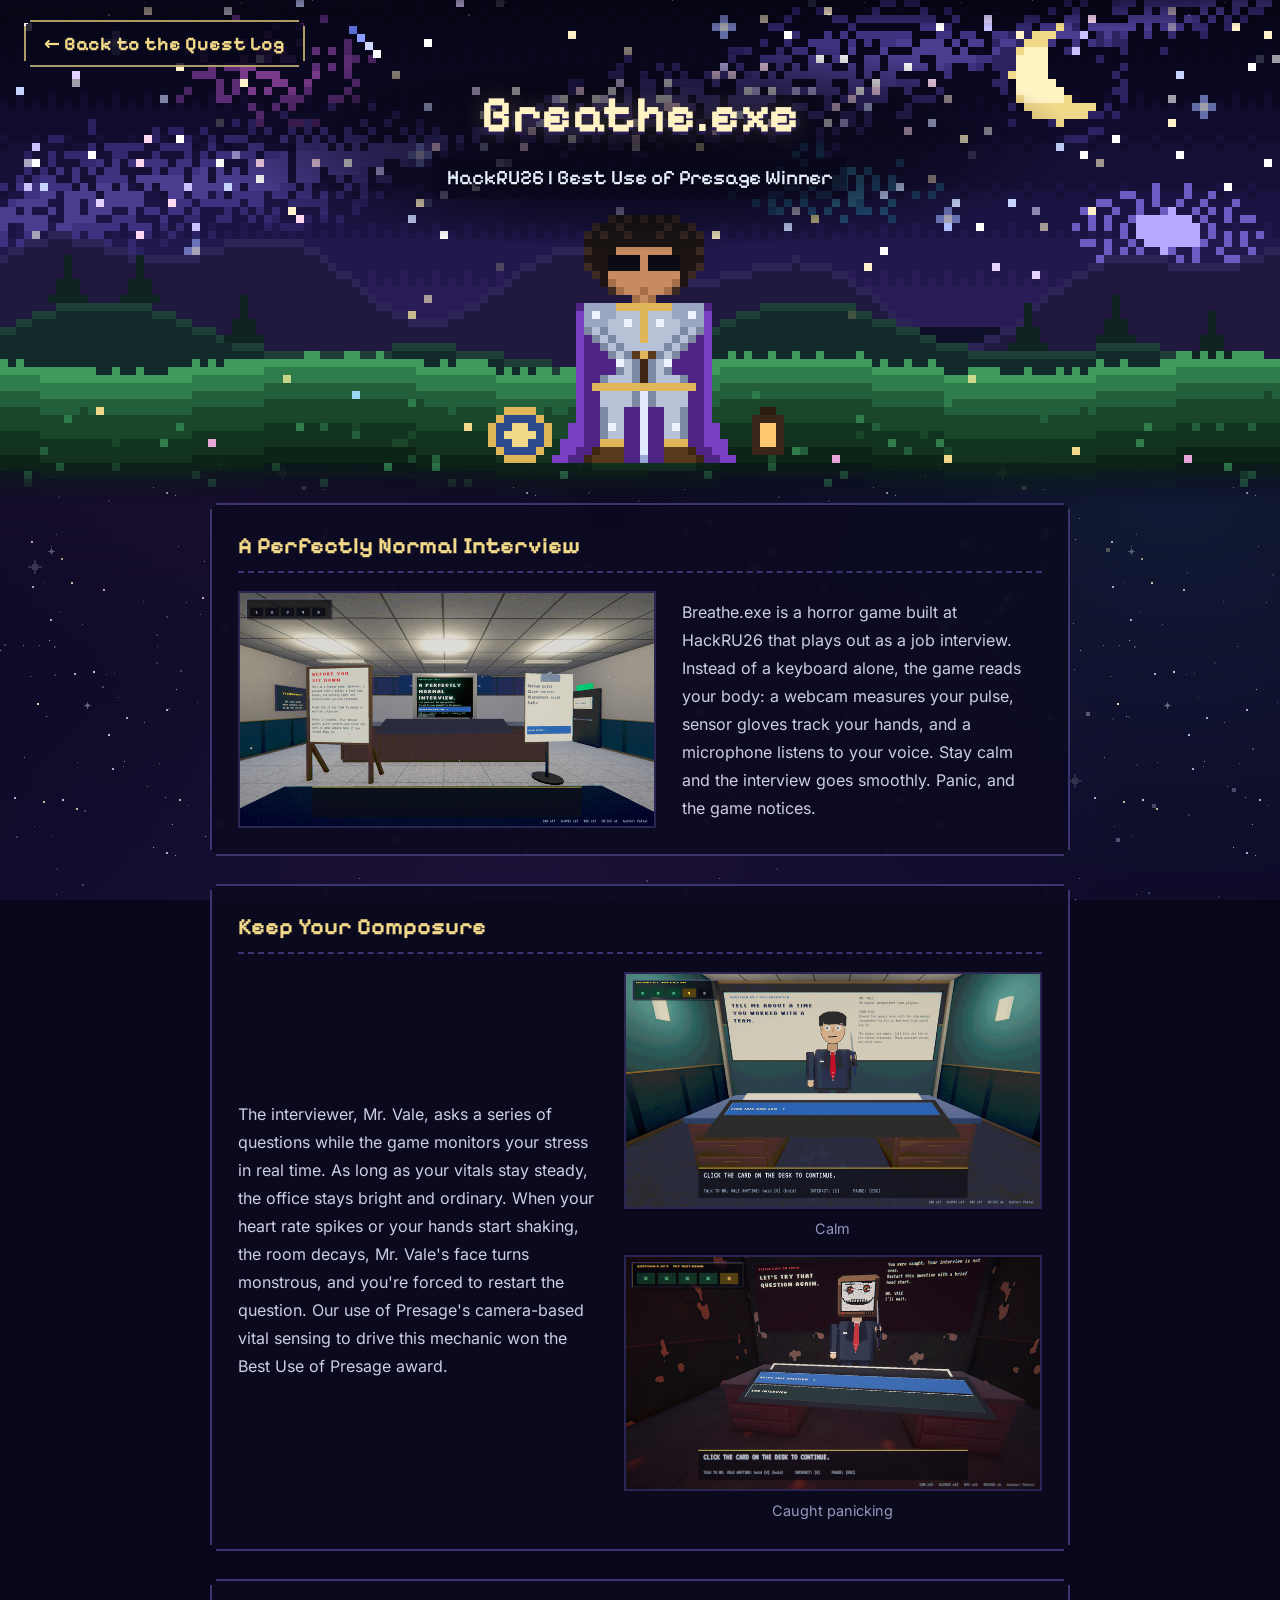
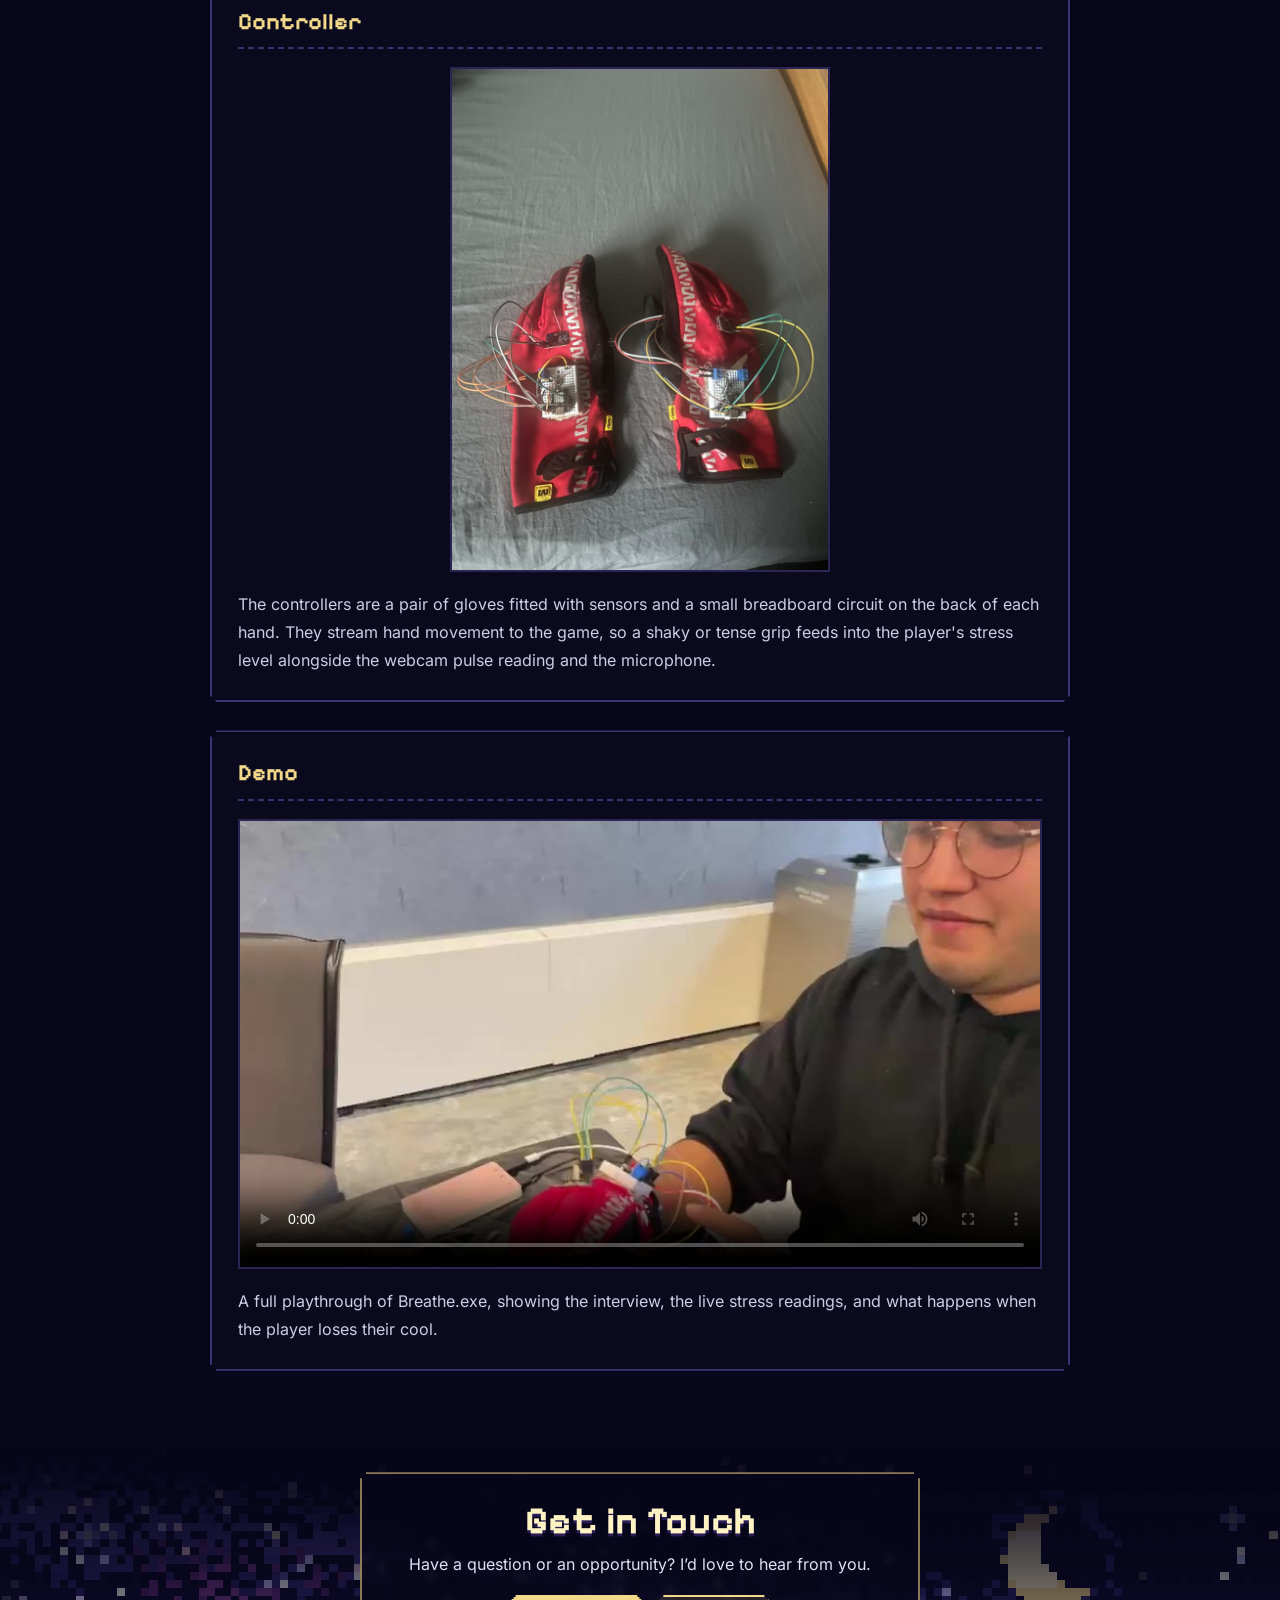
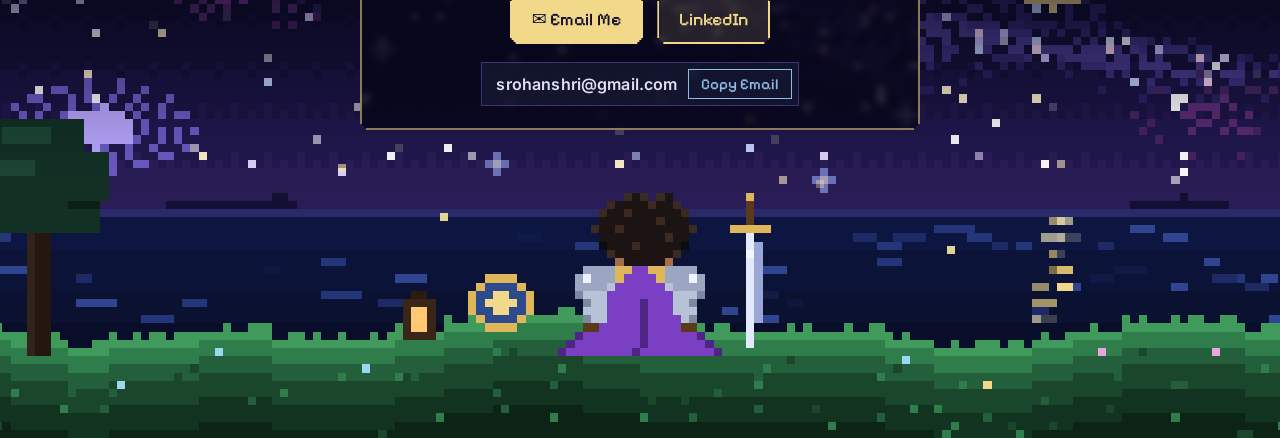
==== commit 256edd34: "Soil Node: video-first Overview with quick facts and how-it-works list; hardware details (2S NiMH 1 " ====
--- a/breathe.html
+++ b/breathe.html
@@ -4,7 +4,7 @@
   <meta charset="UTF-8">
   <meta name="viewport" content="width=device-width, initial-scale=1.0">
   <title>Breathe.exe | Rohan Shrivastava</title>
-  <link rel="stylesheet" href="css/theme.css?v=20261126-1928">
+  <link rel="stylesheet" href="css/theme.css?v=20261126-2013">
 </head>
 <body>
 
@@ -14,7 +14,7 @@
        tools/generate_art.py) with this page's title in the sky above him.
        =================================================================== -->
   <header class="page-hero">
-    <img class="page-hero__scene" src="assets/project-scene.svg?v=20261126-1928"
+    <img class="page-hero__scene" src="assets/project-scene.svg?v=20261126-2013"
          alt="Pixel art of the armored hero standing in a meadow at night, hands resting on his sword">
     <nav class="page-hero__nav">
       <a class="back-link" href="index.html">← Back to the Quest Log</a>
@@ -88,7 +88,7 @@
        the address (handled in js/main.js).
        =================================================================== -->
   <footer class="contact" id="contact">
-    <img class="contact__scene" src="assets/contact-scene.svg?v=20261126-1928"
+    <img class="contact__scene" src="assets/contact-scene.svg?v=20261126-2013"
          alt="Pixel art of the armored hero seen from behind, sitting on the cliff and looking out at the ocean, the moon, and the stars">
 
     <div class="contact__card panel">
@@ -110,6 +110,6 @@
     </div>
   </footer>
 
-  <script src="js/main.js?v=20261126-1928"></script>
+  <script src="js/main.js?v=20261126-2013"></script>
 </body>
 </html>
--- a/css/theme.css
+++ b/css/theme.css
@@ -109,13 +109,13 @@
   pointer-events: none;
 }
 body::before {
-  background: url("../assets/starfield.svg?v=20261126-1928") repeat;
+  background: url("../assets/starfield.svg?v=20261126-2013") repeat;
   background-size: 360px 360px;
   opacity: 0.9;
 }
 /* Layer 2: same tile, larger and slowly drifting, for a sense of depth */
 body::after {
-  background: url("../assets/starfield.svg?v=20261126-1928") repeat;
+  background: url("../assets/starfield.svg?v=20261126-2013") repeat;
   background-size: 720px 720px;
   background-position: 180px 90px;
   opacity: 0.35;
@@ -849,7 +849,7 @@
   background: rgba(5, 4, 15, 0.55);
   border: 2px solid var(--color-border-soft);
 }
-.fact__value { display: block; font-family: var(--font-pixel); font-weight: 700; font-size: 1.9rem; line-height: 1.1; color: var(--color-gold); }
+.fact__value { display: block; font-family: var(--font-body); font-weight: 700; font-size: 1.75rem; line-height: 1.15; color: var(--color-gold); }
 .fact__label { display: block; margin-top: 4px; font-size: 0.85rem; color: var(--color-muted); }
 
 /* Numbered step cards ("How It Works") */
@@ -1177,3 +1177,7 @@
 
 /* Space between a bullet list and the paragraph after it */
 .point-list + p { margin-top: 16px; }
+
+/* Overview: summary right under a video */
+.section .video + .lead { margin-top: 6px; }
+.fact-grid + .subhead { margin-top: 24px; }
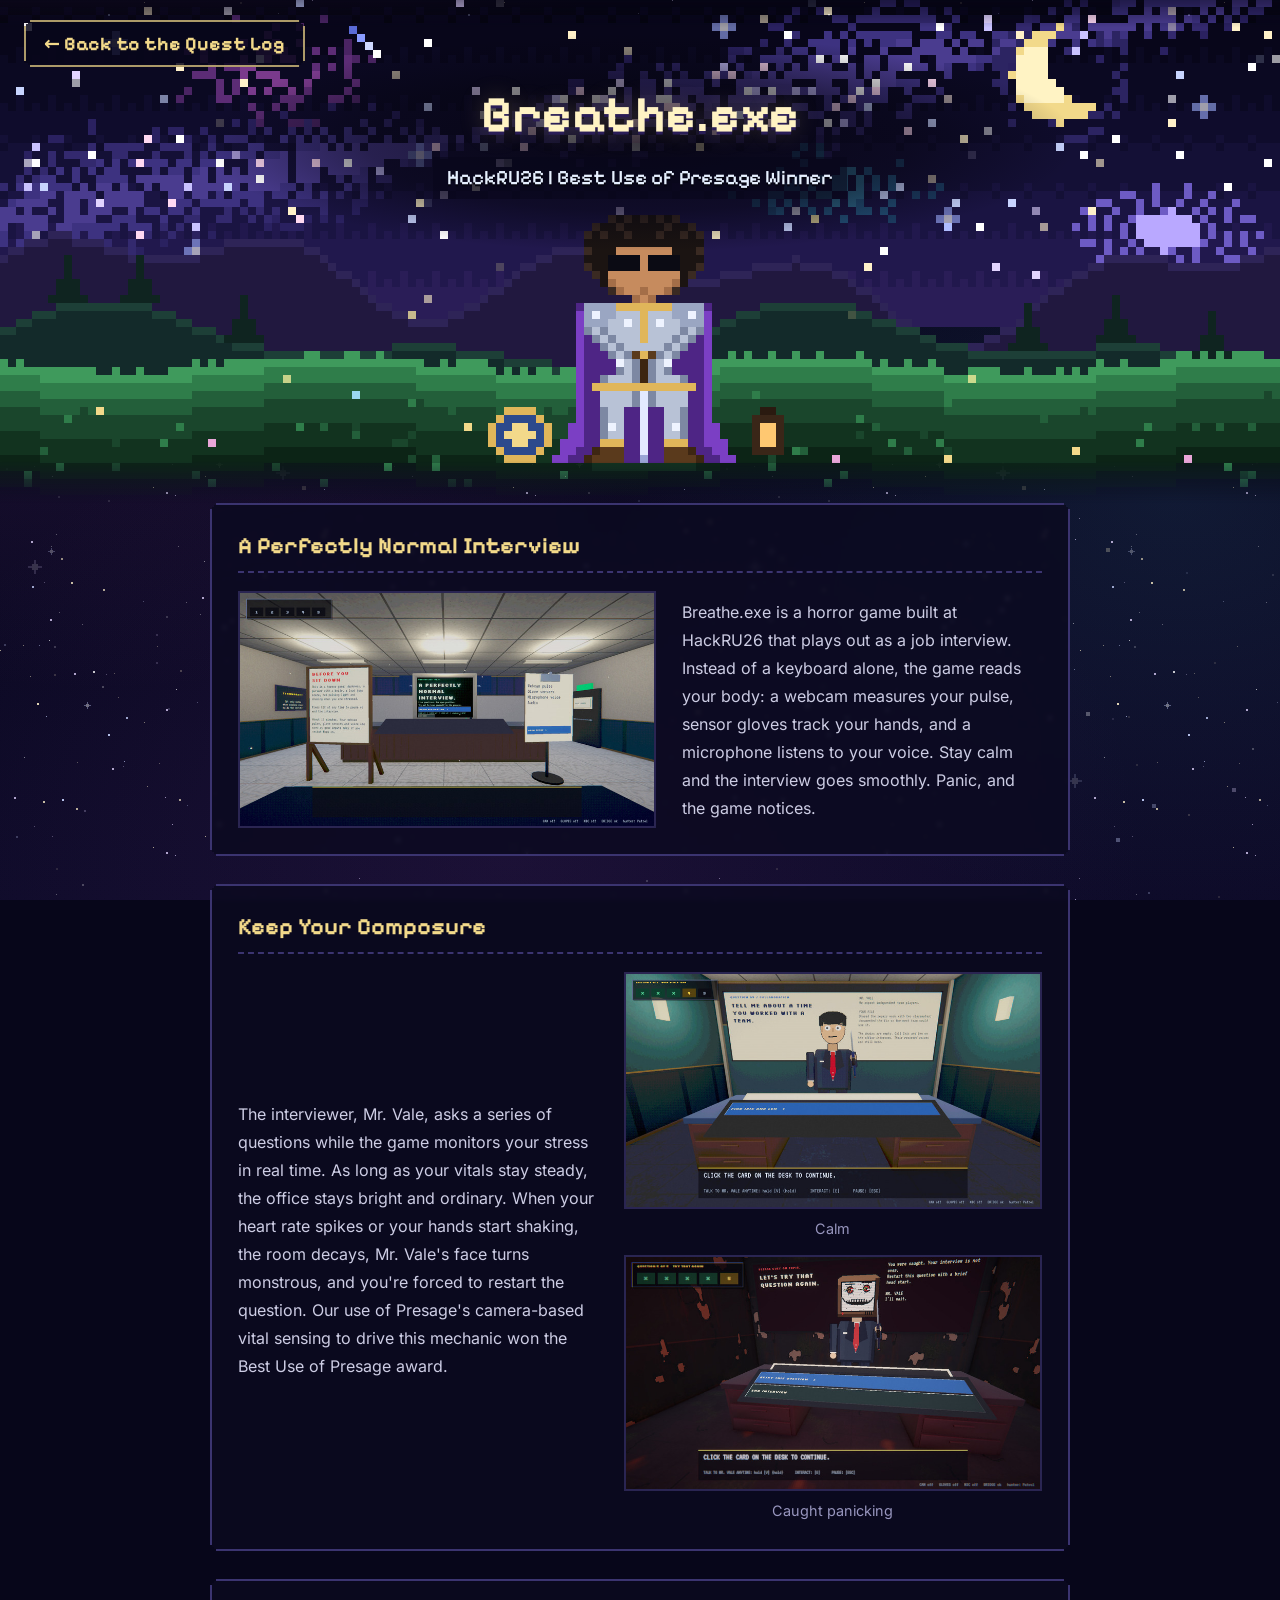
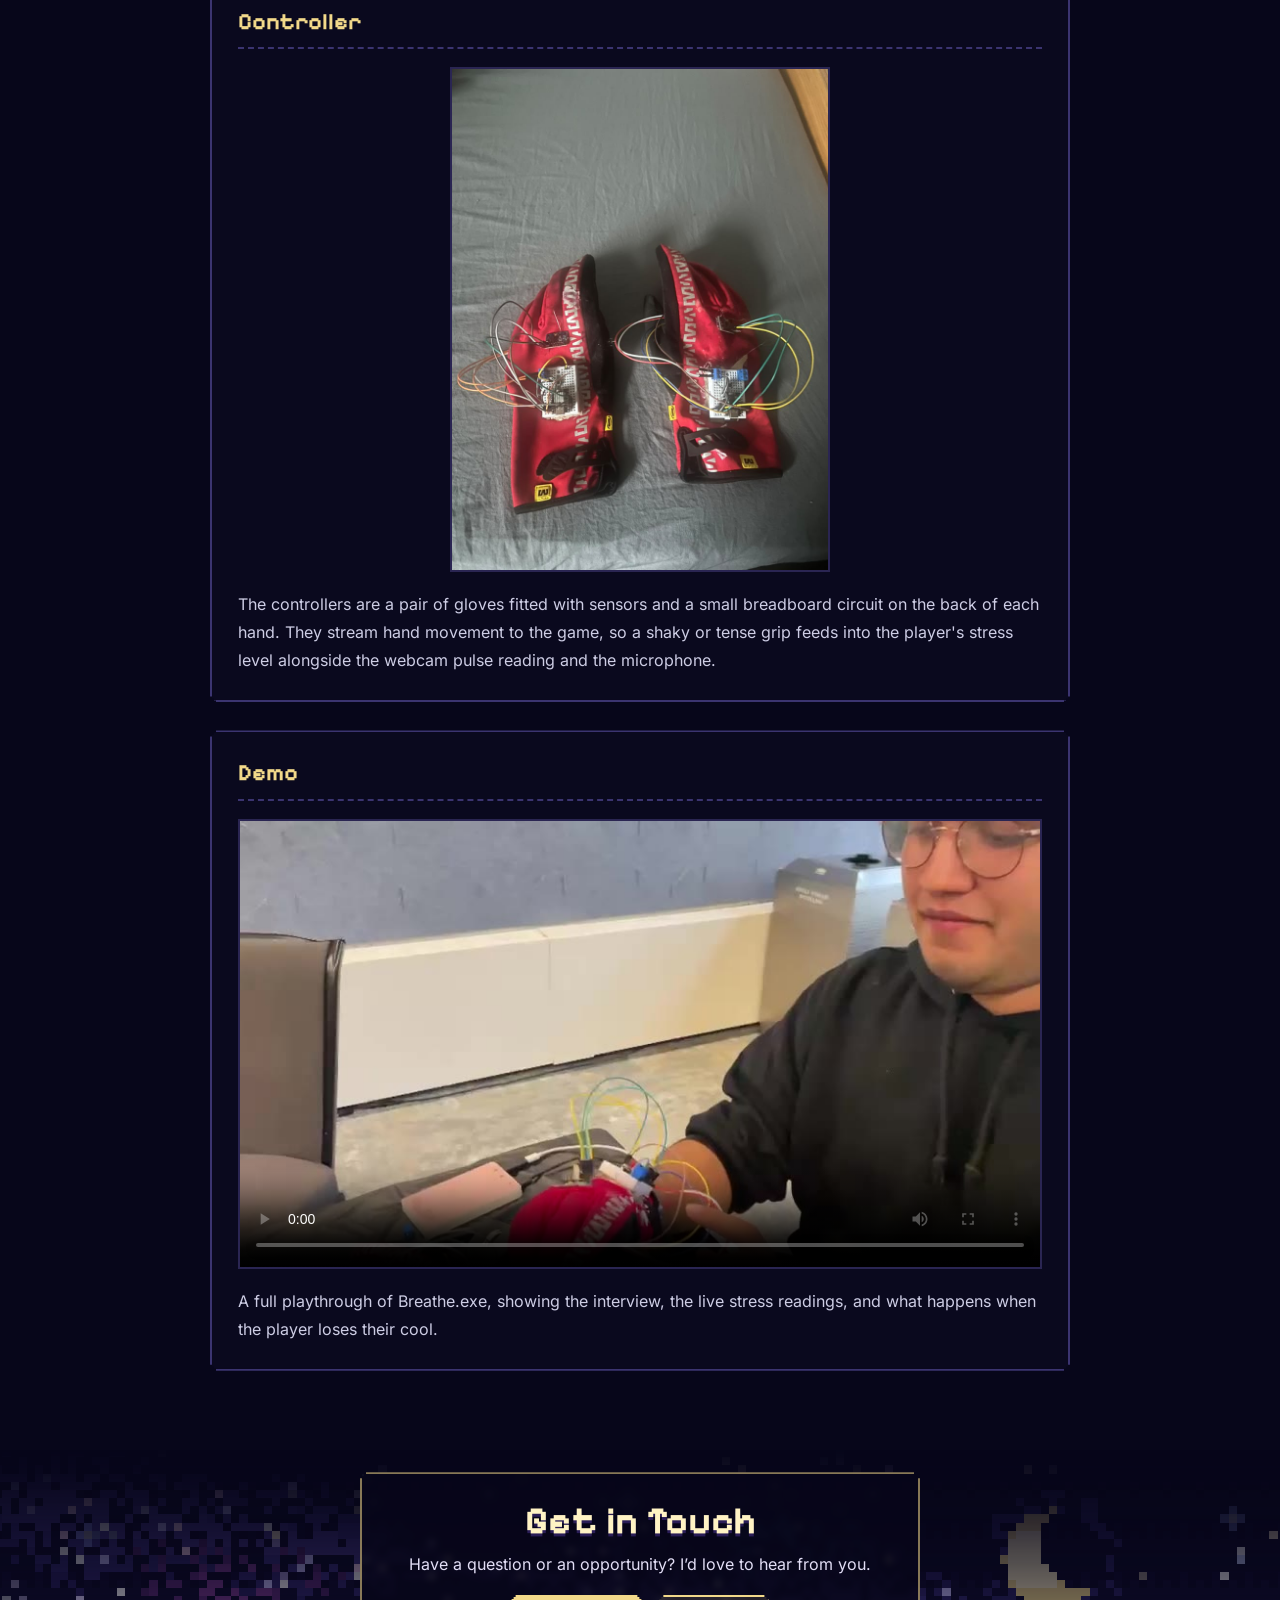
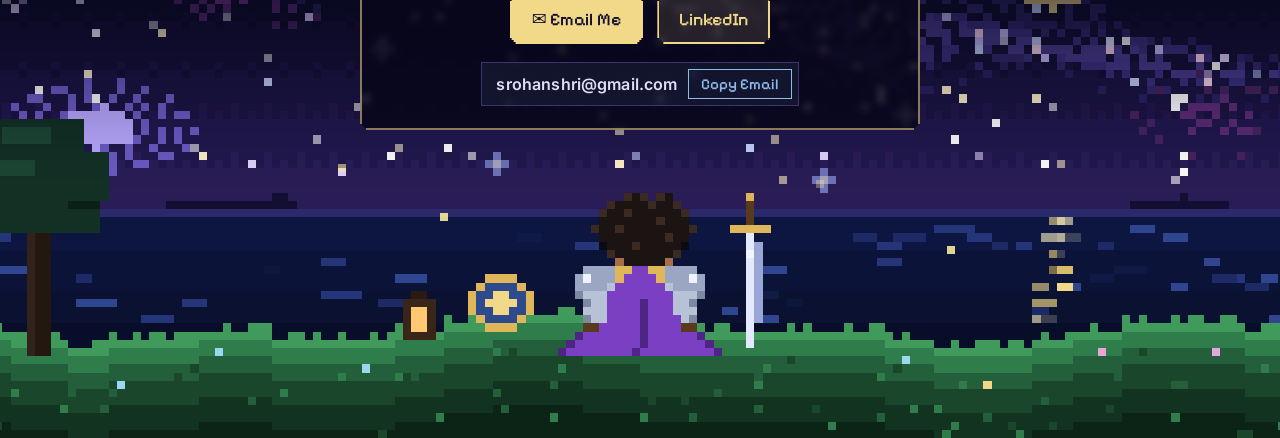
==== commit 3a9562b5: "Clairvoyance: Overview with both demos, results, and hardware; in-depth sections (boards, CSI proces" ====
--- a/breathe.html
+++ b/breathe.html
@@ -4,7 +4,7 @@
   <meta charset="UTF-8">
   <meta name="viewport" content="width=device-width, initial-scale=1.0">
   <title>Breathe.exe | Rohan Shrivastava</title>
-  <link rel="stylesheet" href="css/theme.css?v=20261126-2013">
+  <link rel="stylesheet" href="css/theme.css?v=20261126-2034">
 </head>
 <body>
 
@@ -14,7 +14,7 @@
        tools/generate_art.py) with this page's title in the sky above him.
        =================================================================== -->
   <header class="page-hero">
-    <img class="page-hero__scene" src="assets/project-scene.svg?v=20261126-2013"
+    <img class="page-hero__scene" src="assets/project-scene.svg?v=20261126-2034"
          alt="Pixel art of the armored hero standing in a meadow at night, hands resting on his sword">
     <nav class="page-hero__nav">
       <a class="back-link" href="index.html">← Back to the Quest Log</a>
@@ -88,7 +88,7 @@
        the address (handled in js/main.js).
        =================================================================== -->
   <footer class="contact" id="contact">
-    <img class="contact__scene" src="assets/contact-scene.svg?v=20261126-2013"
+    <img class="contact__scene" src="assets/contact-scene.svg?v=20261126-2034"
          alt="Pixel art of the armored hero seen from behind, sitting on the cliff and looking out at the ocean, the moon, and the stars">
 
     <div class="contact__card panel">
@@ -110,6 +110,6 @@
     </div>
   </footer>
 
-  <script src="js/main.js?v=20261126-2013"></script>
+  <script src="js/main.js?v=20261126-2034"></script>
 </body>
 </html>
--- a/css/theme.css
+++ b/css/theme.css
@@ -109,13 +109,13 @@
   pointer-events: none;
 }
 body::before {
-  background: url("../assets/starfield.svg?v=20261126-2013") repeat;
+  background: url("../assets/starfield.svg?v=20261126-2034") repeat;
   background-size: 360px 360px;
   opacity: 0.9;
 }
 /* Layer 2: same tile, larger and slowly drifting, for a sense of depth */
 body::after {
-  background: url("../assets/starfield.svg?v=20261126-2013") repeat;
+  background: url("../assets/starfield.svg?v=20261126-2034") repeat;
   background-size: 720px 720px;
   background-position: 180px 90px;
   opacity: 0.35;
@@ -877,12 +877,12 @@
   width: 28px;
   height: 28px;
   margin-bottom: 10px;
-  font-family: var(--font-pixel);
+  font-family: var(--font-body);
   font-weight: 700;
   color: #14102e;
   background: var(--color-gold);
 }
-.step-card__title { display: block; margin-bottom: 6px; font-family: var(--font-pixel); font-weight: 700; font-size: 1.1rem; color: var(--color-heading); }
+.step-card__title { display: block; margin-bottom: 6px; font-family: var(--font-body); font-weight: 700; font-size: 1.1rem; color: var(--color-heading); }
 .step-card__text { display: block; font-size: 0.95rem; line-height: 1.55; color: var(--color-text-soft); }
 
 /* Numbered "what you'll see" list under a video */
@@ -901,7 +901,7 @@
   top: 1px;
   width: 24px;
   height: 24px;
-  font-family: var(--font-pixel);
+  font-family: var(--font-body);
   font-weight: 700;
   font-size: 0.9rem;
   line-height: 24px;
@@ -941,7 +941,7 @@
   justify-content: center;
   width: 32px;
   height: 32px;
-  font-family: var(--font-pixel);
+  font-family: var(--font-body);
   font-weight: 700;
   color: #14102e;
   background: var(--color-gold);
@@ -1181,3 +1181,35 @@
 /* Overview: summary right under a video */
 .section .video + .lead { margin-top: 6px; }
 .fact-grid + .subhead { margin-top: 24px; }
+
+/* Two videos side by side (Clairvoyance overview) */
+.video-pair { display: grid; grid-template-columns: 1fr 1fr; gap: 18px; margin-bottom: 20px; }
+.video-pair figure { margin: 0; }
+.video-pair .video { margin-bottom: 0; aspect-ratio: 16 / 9; object-fit: contain; }
+.video-pair figcaption { margin-top: 8px; }
+
+/* One-column numbered list */
+.timeline--single { grid-template-columns: 1fr; margin-bottom: 8px; }
+
+/* Jump links to the sections below */
+.section--intro { text-align: center; }
+.jump-list { display: flex; flex-wrap: wrap; justify-content: center; gap: 10px; margin: 0; padding: 0; list-style: none; counter-reset: jump; }
+.jump-list li { counter-increment: jump; }
+.jump-list a {
+  display: block;
+  padding: 10px 16px;
+  color: var(--color-text);
+  background: rgba(5, 4, 15, 0.55);
+  border: 2px solid var(--color-border-soft);
+}
+.jump-list a::before { content: counter(jump) ". "; color: var(--color-gold); font-weight: 700; }
+.jump-list a:hover { border-color: var(--color-gold); text-decoration: none; }
+.section .point-list + p, .section .point-list + .source-note { margin-top: 16px; }
+.fact-grid + .source-note { margin-top: 10px; }
+
+@media (max-width: 700px) {
+  .video-pair { grid-template-columns: 1fr; }
+}
+
+/* Breathing room after a side-by-side block */
+.section .split + p, .section .split + .disclaimer { margin-top: 22px; }
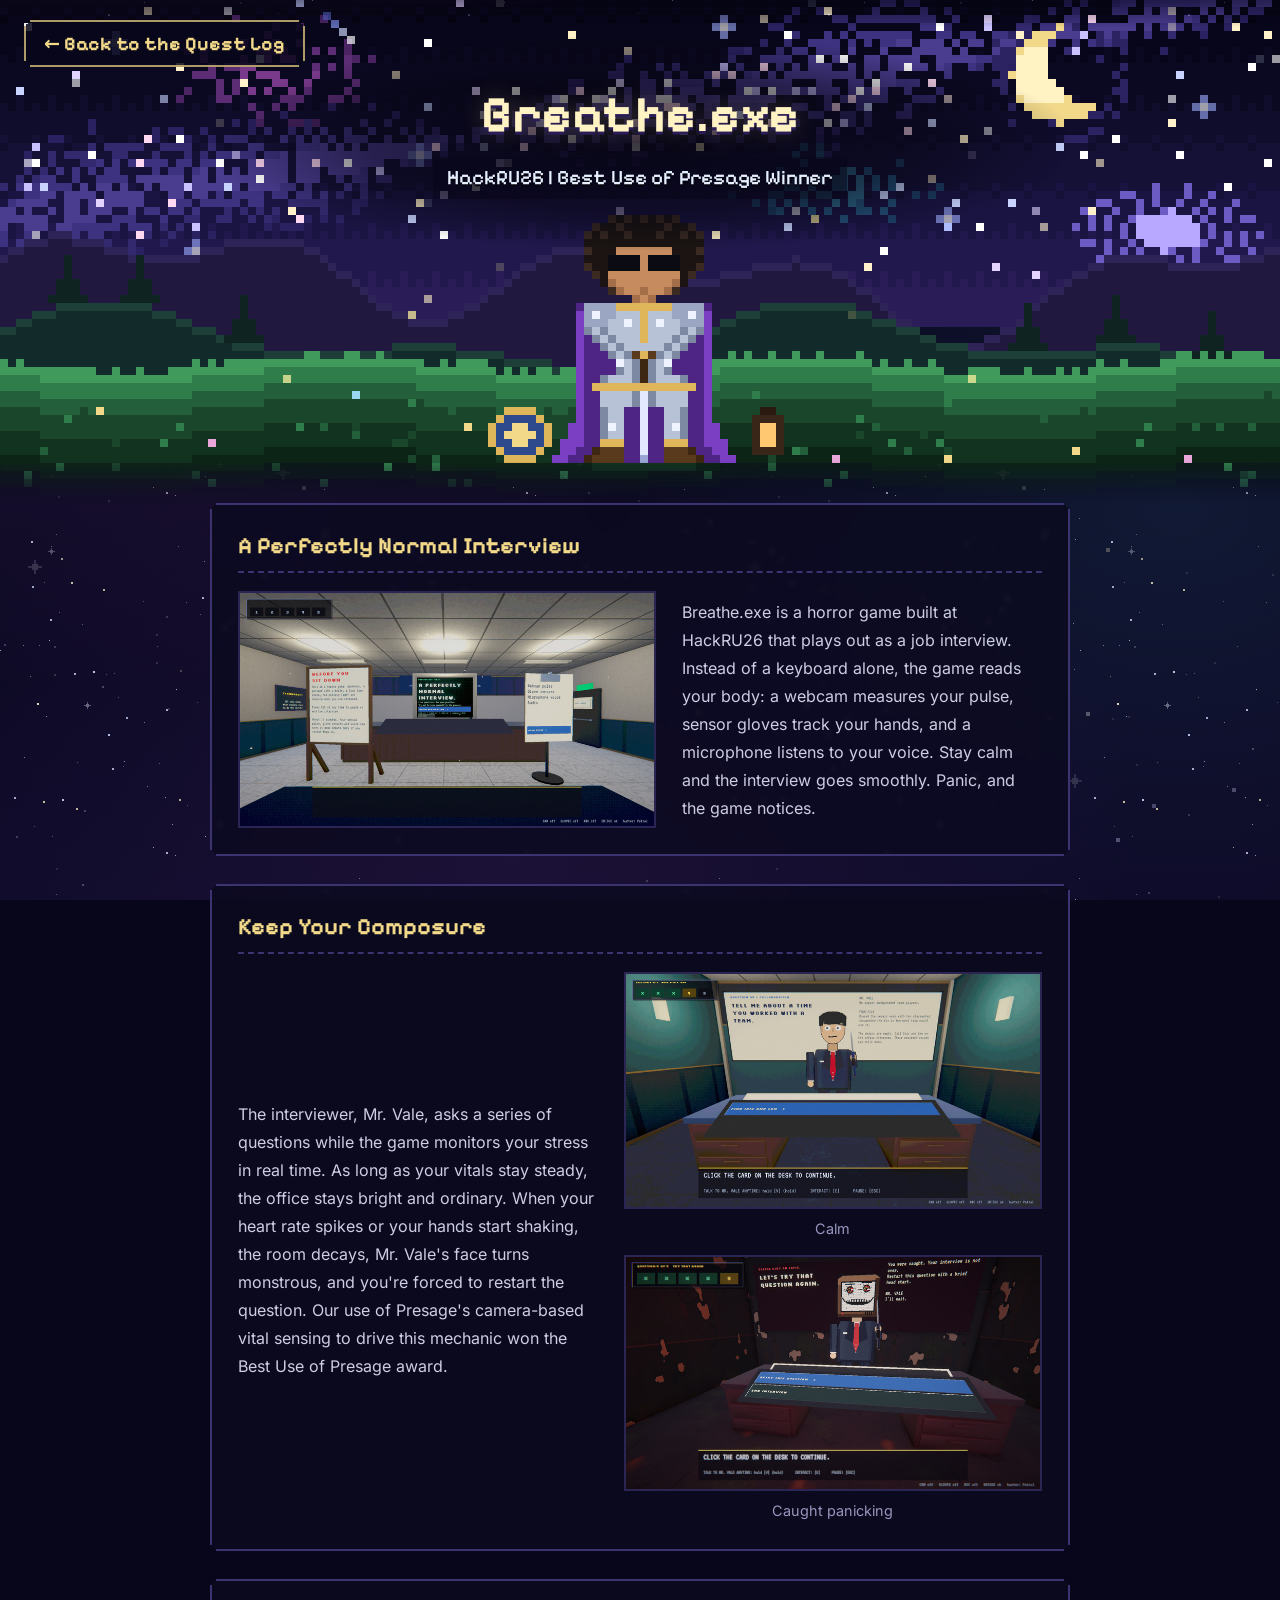
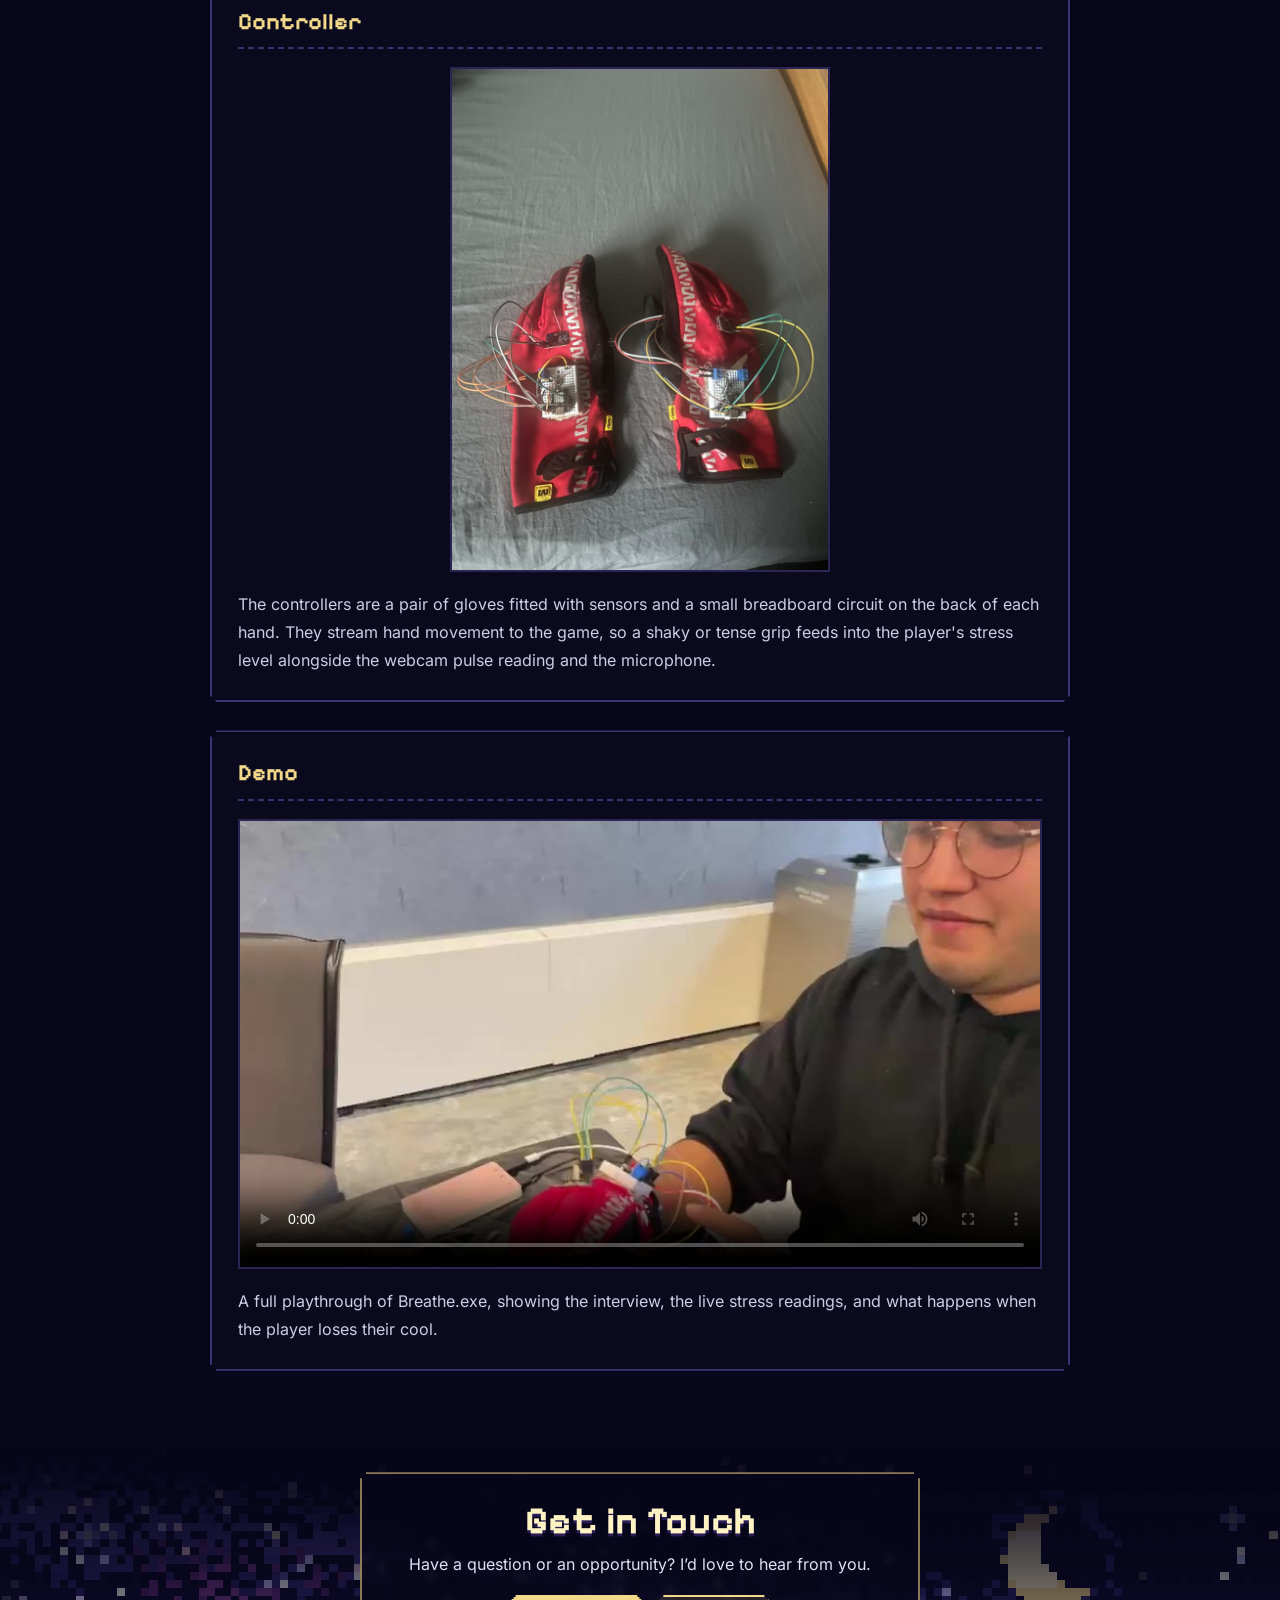
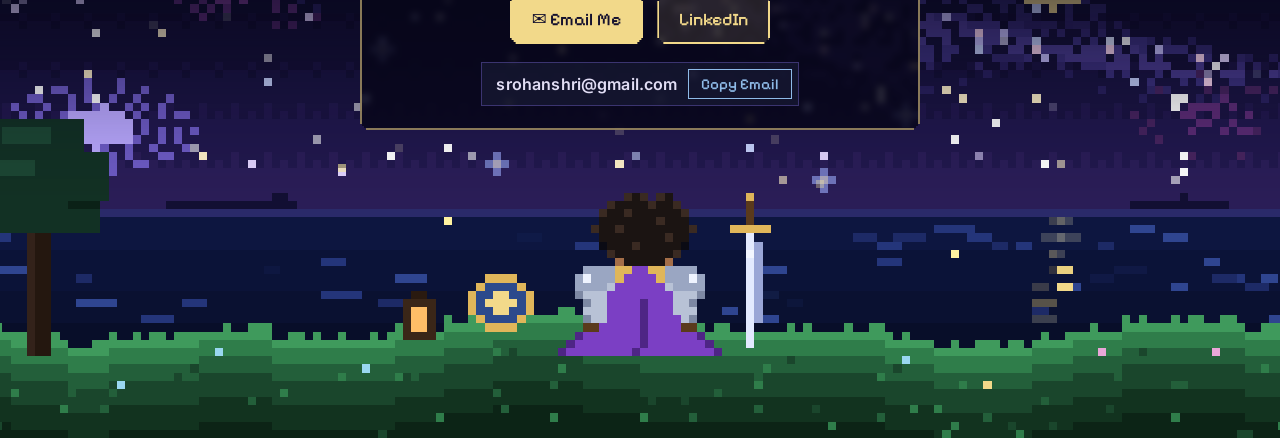
==== commit d0ecdda2: "Clairvoyance: ~65% overall accuracy with 6 transmitters, 5 GHz wording, contributors list Co-Authore" ====
--- a/breathe.html
+++ b/breathe.html
@@ -4,7 +4,7 @@
   <meta charset="UTF-8">
   <meta name="viewport" content="width=device-width, initial-scale=1.0">
   <title>Breathe.exe | Rohan Shrivastava</title>
-  <link rel="stylesheet" href="css/theme.css?v=20261126-2034">
+  <link rel="stylesheet" href="css/theme.css?v=20261126-2050">
 </head>
 <body>
 
@@ -14,7 +14,7 @@
        tools/generate_art.py) with this page's title in the sky above him.
        =================================================================== -->
   <header class="page-hero">
-    <img class="page-hero__scene" src="assets/project-scene.svg?v=20261126-2034"
+    <img class="page-hero__scene" src="assets/project-scene.svg?v=20261126-2050"
          alt="Pixel art of the armored hero standing in a meadow at night, hands resting on his sword">
     <nav class="page-hero__nav">
       <a class="back-link" href="index.html">← Back to the Quest Log</a>
@@ -88,7 +88,7 @@
        the address (handled in js/main.js).
        =================================================================== -->
   <footer class="contact" id="contact">
-    <img class="contact__scene" src="assets/contact-scene.svg?v=20261126-2034"
+    <img class="contact__scene" src="assets/contact-scene.svg?v=20261126-2050"
          alt="Pixel art of the armored hero seen from behind, sitting on the cliff and looking out at the ocean, the moon, and the stars">
 
     <div class="contact__card panel">
@@ -110,6 +110,6 @@
     </div>
   </footer>
 
-  <script src="js/main.js?v=20261126-2034"></script>
+  <script src="js/main.js?v=20261126-2050"></script>
 </body>
 </html>
--- a/css/theme.css
+++ b/css/theme.css
@@ -109,13 +109,13 @@
   pointer-events: none;
 }
 body::before {
-  background: url("../assets/starfield.svg?v=20261126-2034") repeat;
+  background: url("../assets/starfield.svg?v=20261126-2050") repeat;
   background-size: 360px 360px;
   opacity: 0.9;
 }
 /* Layer 2: same tile, larger and slowly drifting, for a sense of depth */
 body::after {
-  background: url("../assets/starfield.svg?v=20261126-2034") repeat;
+  background: url("../assets/starfield.svg?v=20261126-2050") repeat;
   background-size: 720px 720px;
   background-position: 180px 90px;
   opacity: 0.35;
@@ -993,7 +993,7 @@
   transition: border-color 0.2s ease, transform 0.2s ease;
 }
 .credit:hover { border-color: var(--color-gold); transform: translateY(-2px); text-decoration: none; }
-.credit__name { display: block; margin-bottom: 4px; font-family: var(--font-pixel); font-weight: 700; color: var(--color-sky); }
+.credit__name { display: block; margin-bottom: 4px; font-family: var(--font-body); font-weight: 700; color: var(--color-sky); }
 .credit__text { display: block; font-size: 0.92rem; line-height: 1.5; color: var(--color-text-soft); }
 
 /* Centered button row at the end of a section */
@@ -1213,3 +1213,16 @@
 
 /* Breathing room after a side-by-side block */
 .section .split + p, .section .split + .disclaimer { margin-top: 22px; }
+
+/* Contributor names (Clairvoyance credits) */
+.contributor-list { display: flex; flex-wrap: wrap; gap: 10px; margin: 0 0 8px; padding: 0; list-style: none; }
+.contributor-list li {
+  padding: 8px 14px;
+  font-weight: 600;
+  color: var(--color-text);
+  background: rgba(5, 4, 15, 0.55);
+  border: 2px solid var(--color-border-soft);
+}
+.contributor-list span { font-weight: 400; color: var(--color-muted); }
+.section .contributor-list + .subhead { margin-top: 22px; }
+.credit-grid { margin-top: 0; }
